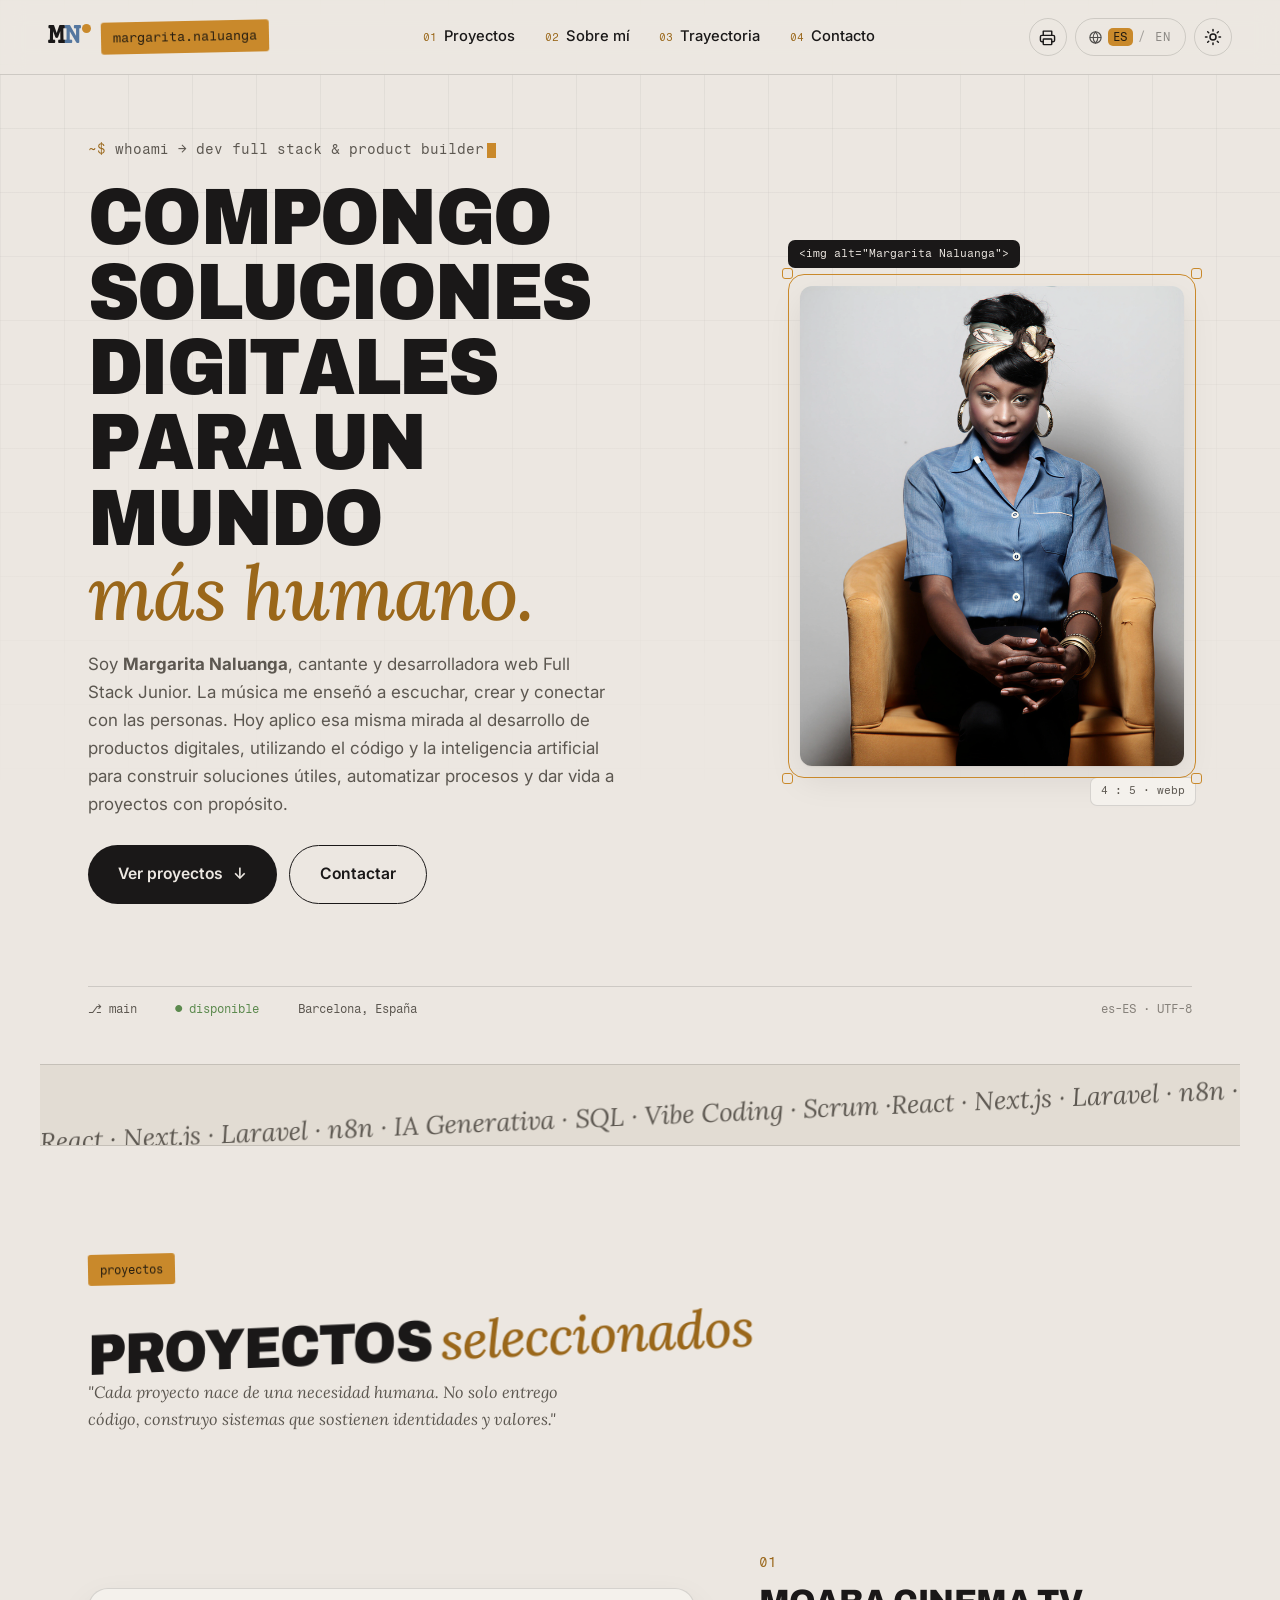
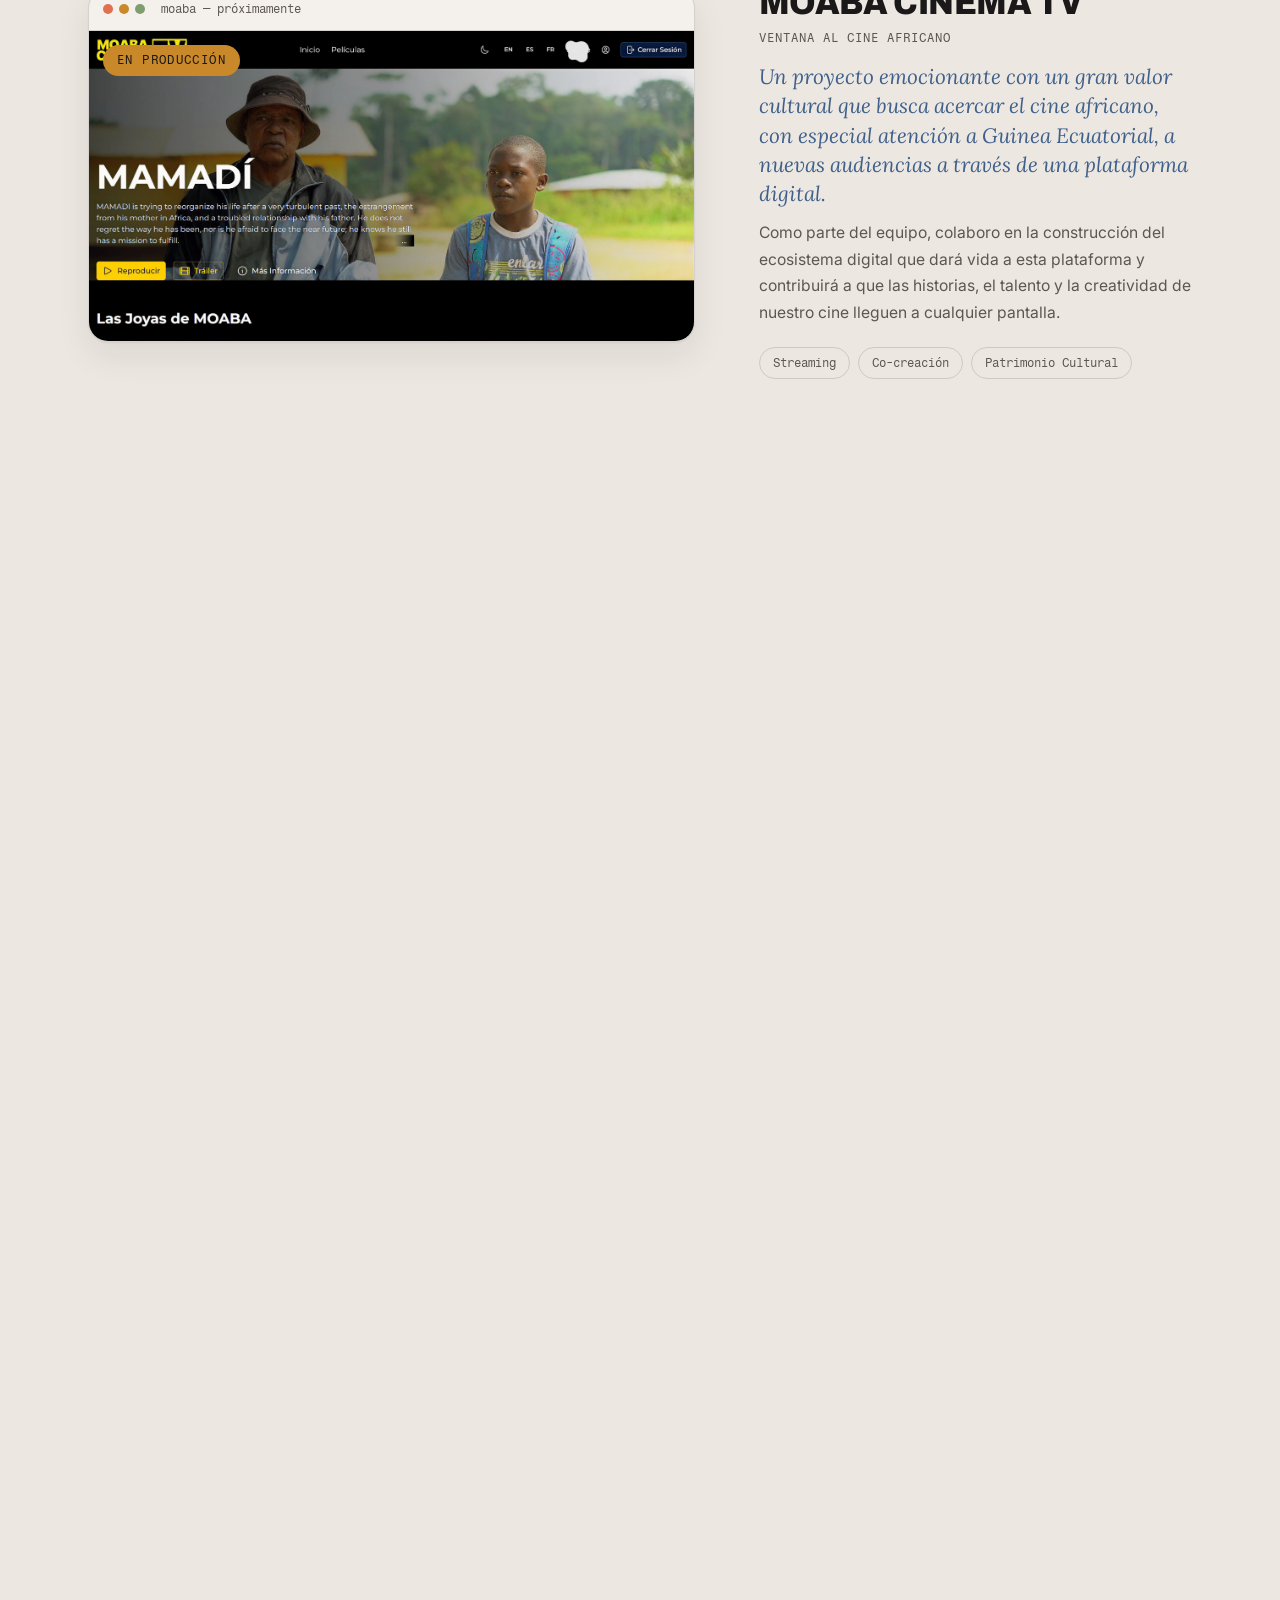
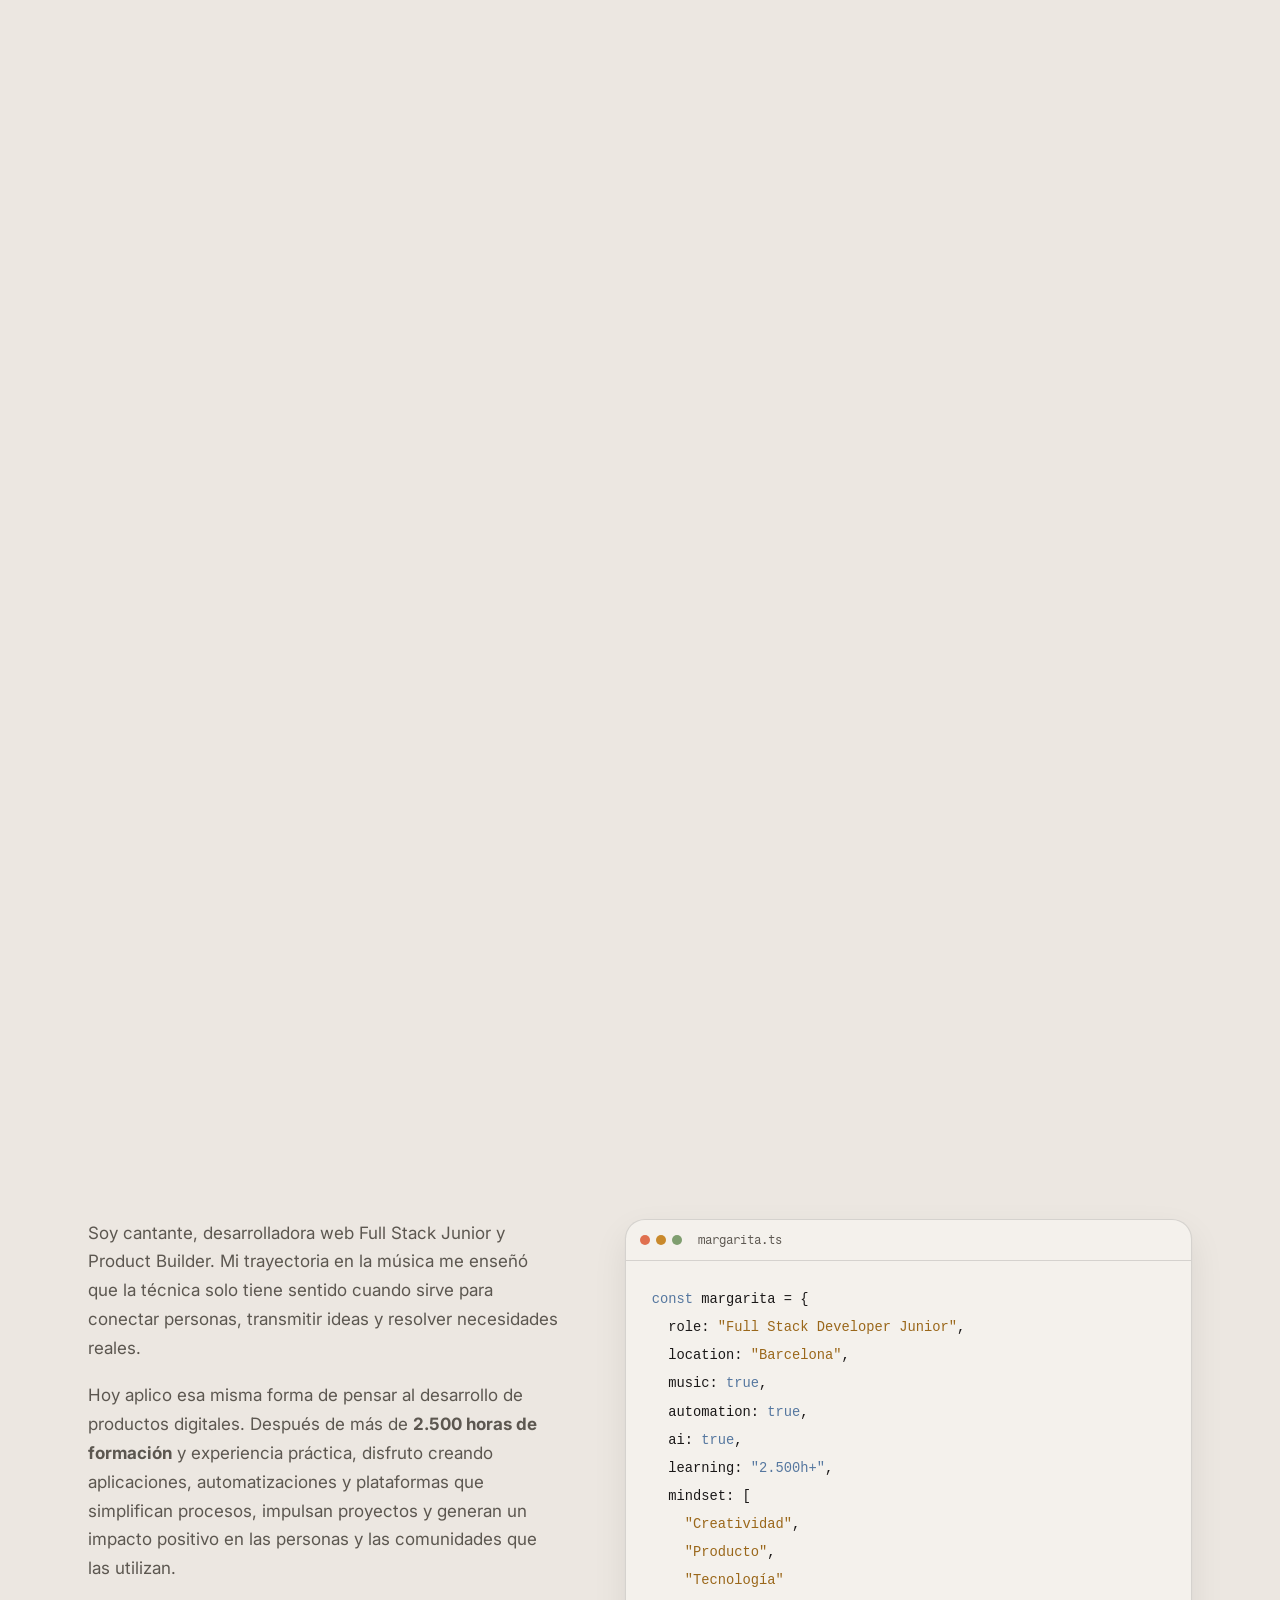
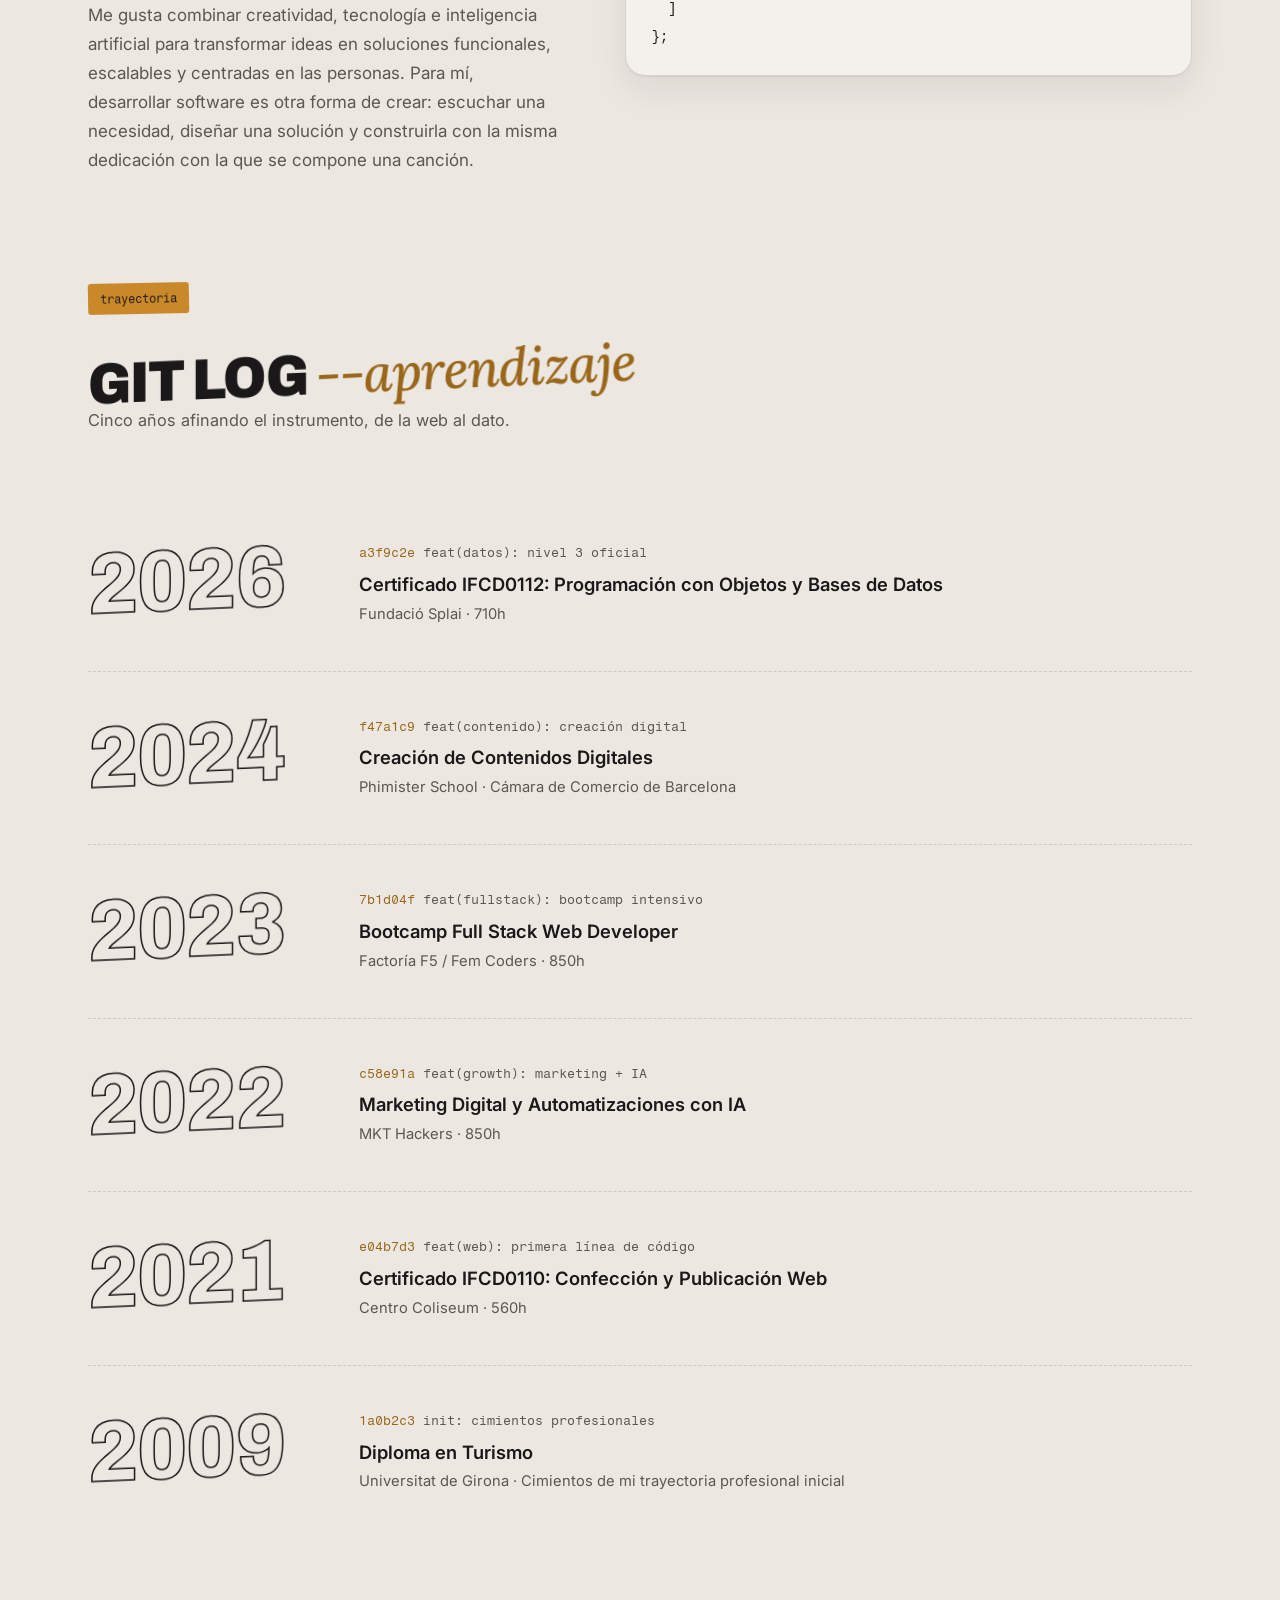
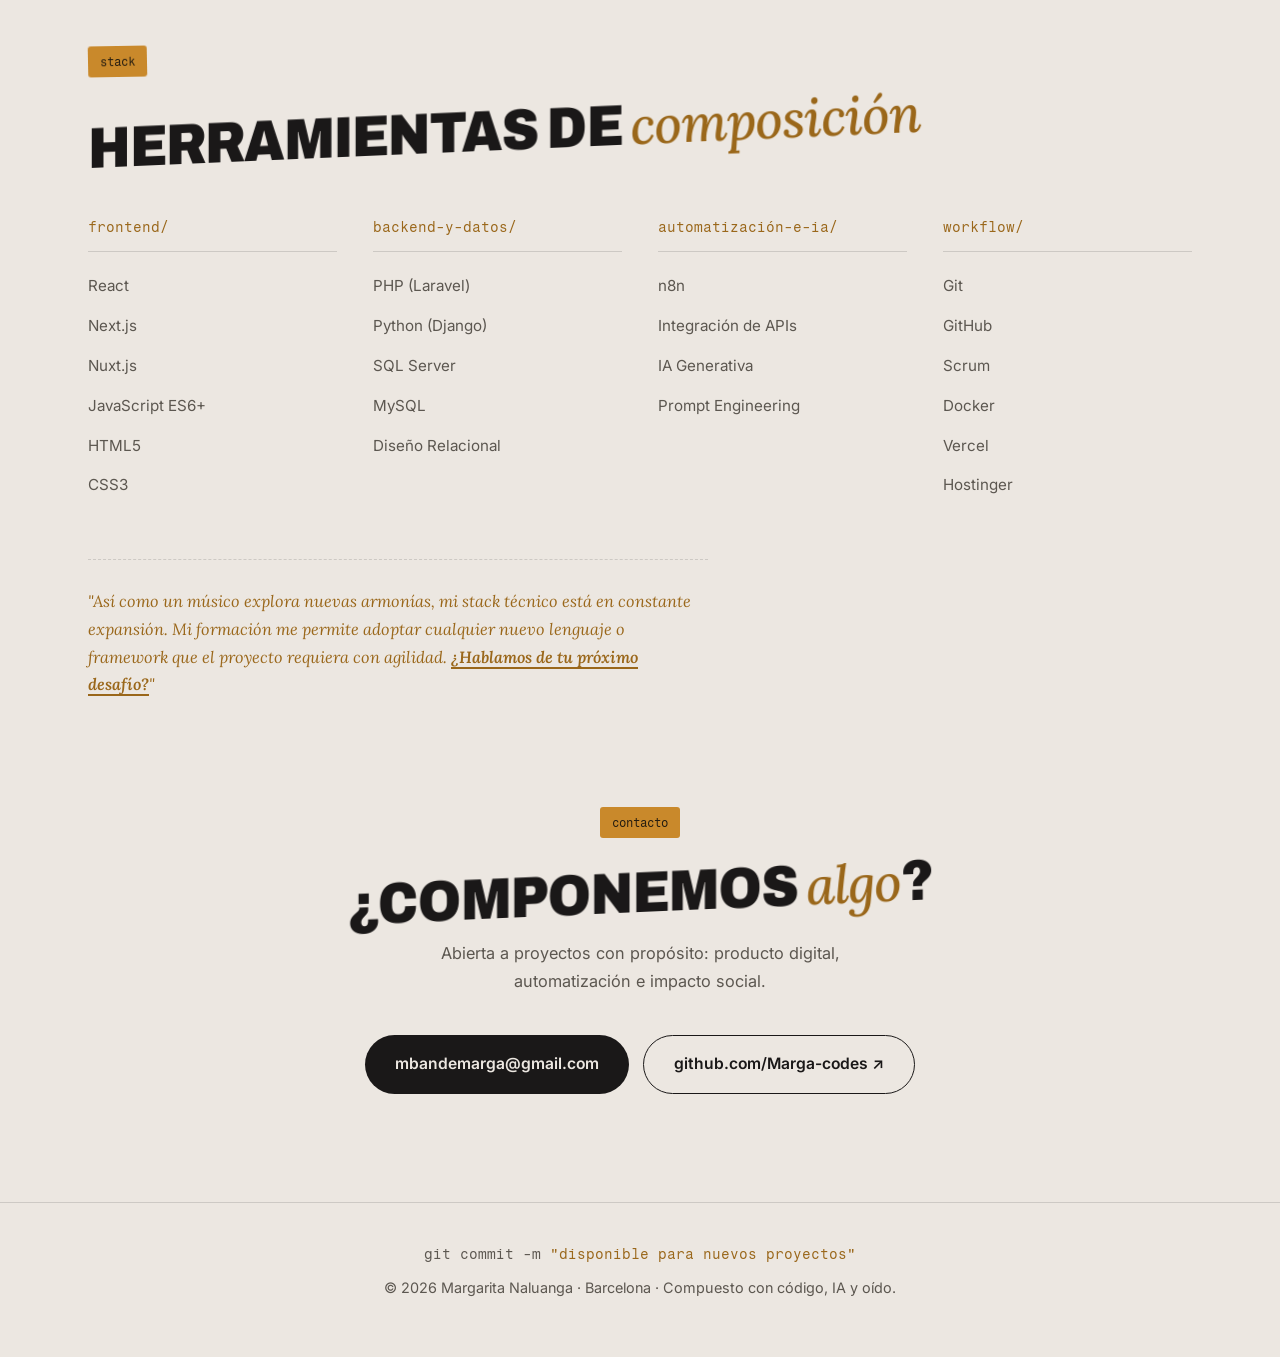
==== index.html @ 587cb593 "Portfolio inicial: web bilingüe ES/EN con CV imprimible Co-Authored-By: Claude Fable 5 <noreply@anth" ====
<!DOCTYPE html>
<html lang="es">
<head>
  <meta charset="UTF-8">
  <meta name="viewport" content="width=device-width, initial-scale=1.0">
  <title>Margarita Naluanga — Desarrolladora Full Stack & Product Builder</title>
  <meta name="description" content="Desarrolladora Full Stack y Product Builder en Barcelona. Compongo soluciones digitales para un mundo más humano.">
  <link rel="preconnect" href="https://fonts.googleapis.com">
  <link rel="preconnect" href="https://fonts.gstatic.com" crossorigin>
  <link href="https://fonts.googleapis.com/css2?family=Archivo:ital,wdth,wght@0,62..125,100..900;1,62..125,100..900&family=Lora:ital,wght@0,400..700;1,400..700&family=Inter:ital,wght@0,400;0,500;0,600;1,400&family=Fragment+Mono:ital@0;1&family=Courier+Prime:wght@700&display=swap" rel="stylesheet">
  <link rel="stylesheet" href="styles.css">
  <script>
    // Aplica el tema guardado antes del primer render para evitar parpadeo.
    // Por defecto: modo claro.
    (function () {
      document.documentElement.dataset.theme = localStorage.getItem('theme') || 'light';
    })();
  </script>
</head>
<body>

  <div class="cursor" aria-hidden="true"></div>

  <header class="site-header">
    <a class="brand" href="#inicio">
      <span class="brand-mn" aria-hidden="true">M<b>N</b><i class="dot"></i></span>
      <span class="brand-name">margarita<em>.</em>naluanga</span>
    </a>
    <nav class="nav-links" aria-label="Navegación principal">
      <a href="#proyectos" data-i18n="nav.proyectos"><span class="mono">01</span> Proyectos</a>
      <a href="#sobre-mi" data-i18n="nav.sobre"><span class="mono">02</span> Sobre mí</a>
      <a href="#trayectoria" data-i18n="nav.tray"><span class="mono">03</span> Trayectoria</a>
      <a href="#contacto" data-i18n="nav.contacto"><span class="mono">04</span> Contacto</a>
    </nav>
    <div class="header-actions">
      <div class="cv-menu">
        <button id="cv-btn" class="cv-btn" type="button" aria-label="Descargar CV en PDF" aria-haspopup="true" aria-expanded="false">
          <svg viewBox="0 0 24 24" fill="none" stroke="currentColor" stroke-width="2" stroke-linecap="round" stroke-linejoin="round" aria-hidden="true">
            <path d="M6 9V3h12v6"/><path d="M6 18H4a2 2 0 0 1-2-2v-5a2 2 0 0 1 2-2h16a2 2 0 0 1 2 2v5a2 2 0 0 1-2 2h-2"/><rect x="6" y="14" width="12" height="8" rx="1"/>
          </svg>
        </button>
        <div class="cv-drop mono" id="cv-drop" hidden>
          <button type="button" data-cvlang="es">ES</button>
          <button type="button" data-cvlang="en">EN</button>
        </div>
      </div>
      <button id="lang-toggle" class="lang-toggle mono" type="button" aria-label="Cambiar idioma / Switch language" title="Cambiar idioma / Switch language">
        <svg class="lt-ico" viewBox="0 0 24 24" fill="none" stroke="currentColor" stroke-width="1.8" aria-hidden="true">
          <circle cx="12" cy="12" r="9"/><path d="M3 12h18M12 3c2.5 2.7 3.8 5.8 3.8 9s-1.3 6.3-3.8 9c-2.5-2.7-3.8-5.8-3.8-9S9.5 5.7 12 3z"/>
        </svg>
        <span class="lt-op on" data-l="es">ES</span><span class="lt-sep" aria-hidden="true">/</span><span class="lt-op" data-l="en">EN</span>
      </button>
      <button id="theme-toggle" class="theme-toggle" type="button" aria-label="Cambiar entre modo claro y oscuro">
      <svg class="icon-sun" viewBox="0 0 24 24" fill="none" stroke="currentColor" stroke-width="2" stroke-linecap="round" aria-hidden="true">
        <circle cx="12" cy="12" r="4"/><path d="M12 2v2M12 20v2M4.9 4.9l1.4 1.4M17.7 17.7l1.4 1.4M2 12h2M20 12h2M4.9 19.1l1.4-1.4M17.7 6.3l1.4-1.4"/>
      </svg>
      <svg class="icon-moon" viewBox="0 0 24 24" fill="none" stroke="currentColor" stroke-width="2" stroke-linecap="round" stroke-linejoin="round" aria-hidden="true">
        <path d="M21 12.8A9 9 0 1 1 11.2 3a7 7 0 0 0 9.8 9.8Z"/>
      </svg>
    </button>
    </div>
  </header>

  <main id="inicio">

    <!-- ============ HERO ============ -->
    <section class="hero">
      <div class="hero-text">
        <p class="terminal mono"><span class="prompt">~$</span> <span id="typed">whoami</span><span class="caret" aria-hidden="true"></span></p>
        <h1 class="hero-title">
          <span class="line split" data-i18n="hero.l1">Compongo soluciones</span>
          <span class="line split" data-i18n="hero.l2">digitales para un mundo</span>
          <span class="line line-accent split" data-i18n="hero.l3"><em>más humano.</em></span>
        </h1>
        <p class="hero-sub" data-i18n="hero.sub">Soy <strong>Margarita Naluanga</strong>, cantante y desarrolladora web Full Stack Junior. La música me enseñó a escuchar, crear y conectar con las personas. Hoy aplico esa misma mirada al desarrollo de productos digitales, utilizando el código y la inteligencia artificial para construir soluciones útiles, automatizar procesos y dar vida a proyectos con propósito.</p>
        <div class="hero-actions">
          <a class="btn btn-solid" href="#proyectos" data-i18n="hero.btn1">Ver proyectos <span aria-hidden="true">↓</span></a>
          <a class="btn btn-line" href="#contacto" data-i18n="hero.btn2">Contactar</a>
        </div>
      </div>
      <div class="hero-photo">
        <figure class="inspect">
          <span class="inspect-tag mono" aria-hidden="true">&lt;img alt="Margarita Naluanga"&gt;</span>
          <img class="img-day" src="portada_videos/Margarita_Naluanga.webp" alt="Margarita Naluanga, sentada en una butaca mostaza, mirando a cámara">
          <img class="img-night" src="portada_videos/IMG_2700_web.jpg" alt="Margarita Naluanga, sentada en una butaca mostaza, mirando a cámara" loading="lazy">
          <i class="hnd hnd-tl" aria-hidden="true"></i>
          <i class="hnd hnd-tr" aria-hidden="true"></i>
          <i class="hnd hnd-bl" aria-hidden="true"></i>
          <i class="hnd hnd-br" aria-hidden="true"></i>
          <span class="inspect-dim mono" aria-hidden="true">4 : 5 · webp</span>
        </figure>
      </div>
      <div class="hero-status mono">
        <span class="st"><span aria-hidden="true">⎇</span> main</span>
        <span class="st st-ok" data-i18n="status.ok">● disponible</span>
        <span class="st" data-i18n="status.loc">Barcelona, España</span>
        <span class="st st-dim" data-i18n="status.dim">es-ES · UTF-8</span>
      </div>
    </section>

    <!-- ============ MARQUEE ============ -->
    <div class="marquee" aria-hidden="true">
      <div class="marquee-inner" data-skew>
        <span data-i18n="marquee">React · Next.js · Laravel · n8n · IA Generativa · SQL · Vibe Coding · Scrum · </span><span data-i18n="marquee">React · Next.js · Laravel · n8n · IA Generativa · SQL · Vibe Coding · Scrum · </span>
      </div>
    </div>

    <!-- ============ PROYECTOS ============ -->
    <section id="proyectos" class="section">
      <header class="section-head reveal">
        <p class="kicker mono" data-i18n="kick.proyectos">proyectos</p>
        <h2 class="split-on-scroll" data-skew data-i18n="h2.proyectos">Proyectos <em>seleccionados</em></h2>
        <p class="section-lede" data-i18n="lede.proyectos"><em>"Cada proyecto nace de una necesidad humana. No solo entrego código, construyo sistemas que sostienen identidades y valores."</em></p>
      </header>

      <!-- 01 · Moaba Cinema -->
      <article class="project reveal">
        <div class="project-media">
          <div class="browser-frame">
            <div class="browser-bar"><i></i><i></i><i></i><span class="mono" data-i18n="moaba.bar">moaba — próximamente</span></div>
            <div class="media-wrap">
              <img src="portada_videos/moaba_portada_4k.webp" alt="Interfaz de Moaba Cinema TV mostrando la película Mamadí" loading="lazy">
              <span class="badge-wip mono" data-i18n="moaba.badge">en producción</span>
            </div>
          </div>
        </div>
        <div class="project-text">
          <p class="project-num mono">01</p>
          <h3>Moaba Cinema TV</h3>
          <p class="project-sub mono" data-i18n="moaba.sub">Ventana al cine africano</p>
          <p class="project-human" data-i18n="moaba.human"><em>Un proyecto emocionante con un gran valor cultural que busca acercar el cine africano, con especial atención a Guinea Ecuatorial, a nuevas audiencias a través de una plataforma digital.</em></p>
          <p class="project-desc" data-i18n="moaba.desc">Como parte del equipo, colaboro en la construcción del ecosistema digital que dará vida a esta plataforma y contribuirá a que las historias, el talento y la creatividad de nuestro cine lleguen a cualquier pantalla.</p>
          <ul class="chips mono" data-i18n="moaba.chips">
            <li>Streaming</li><li>Co-creación</li><li>Patrimonio Cultural</li>
          </ul>
        </div>
      </article>

      <!-- 02 · Afrolab Basement -->
      <article class="project project-flip reveal">
        <div class="project-media">
          <div class="browser-frame">
            <div class="browser-bar"><i></i><i></i><i></i><span class="mono">afrolabbasement.com</span></div>
            <video muted loop playsinline autoplay preload="metadata" src="portada_videos/Afrolab_Basement.mp4"></video>
          </div>
        </div>
        <div class="project-text">
          <p class="project-num mono">02</p>
          <h3><a href="https://afrolabbasement.com" target="_blank" rel="noopener">Afrolab Basement <span aria-hidden="true">↗</span></a></h3>
          <p class="project-sub mono" data-i18n="afrolab.sub">Laboratorio de Música &amp; Networking</p>
          <p class="project-human" data-i18n="afrolab.human"><em>Un proyecto nacido en Barcelona en 2021 para conectar artistas afrodescendientes y creadores con influencias del <strong>Afrobeats, Hip Hop, Rap</strong> y otras músicas urbanas. Afrolab Basement reúne músicos, DJs, productores y amantes de la cultura musical en un espacio donde el talento, la colaboración y la comunidad son los protagonistas.</em></p>
          <p class="project-desc" data-i18n="afrolab.desc">Como creadora y Product Owner del proyecto, lidero el diseño de la experiencia, la organización de las iniciativas y el desarrollo de la plataforma digital que impulsa la comunidad, combinando creatividad, tecnología y visión estratégica para dar visibilidad a nuevos talentos y generar oportunidades de conexión.</p>
          <ul class="chips mono" data-i18n="afrolab.chips">
            <li>Comunidad</li><li>Música</li><li>Networking</li><li>Product Builder</li>
          </ul>
        </div>
      </article>

      <!-- 03 · Aliada -->
      <article class="project reveal">
        <div class="project-media">
          <div class="browser-frame">
            <div class="browser-bar"><i></i><i></i><i></i><span class="mono">aliada.cloud</span></div>
            <video muted loop playsinline autoplay preload="metadata" src="portada_videos/Aliada%20(1).mp4"></video>
          </div>
        </div>
        <div class="project-text">
          <p class="project-num mono">03</p>
          <h3><a href="https://aliada.cloud" target="_blank" rel="noopener">Aliada.cloud <span aria-hidden="true">↗</span></a></h3>
          <p class="project-sub mono" data-i18n="aliada.sub">Ingeniería de Captación &amp; Estrategia</p>
          <p class="project-human" data-i18n="aliada.human"><em>Startup validada en el programa <strong>Ruta Emprendimiento</strong> de la <strong>Phimister School</strong> (Cámara de Comercio de Barcelona).</em></p>
          <p class="project-desc" data-i18n="aliada.desc">Desarrollo técnico de una infraestructura de ventas para emprendedoras. Incluye formularios de alta conversión y una centralita automatizada de hasta 20 líneas simultáneas para asegurar que ningún pequeño negocio pierda clientes.</p>
          <ul class="chips mono" data-i18n="aliada.chips">
            <li>Emprendimiento</li><li>IA</li><li>Next.js</li><li>n8n</li>
          </ul>
        </div>
      </article>

      <!-- 04 · Eseyasa -->
      <article class="project project-flip reveal">
        <div class="project-media">
          <div class="browser-frame">
            <div class="browser-bar"><i></i><i></i><i></i><span class="mono">eseyasaproductions.com</span></div>
            <video muted loop playsinline autoplay preload="metadata" src="portada_videos/Eseyasa_Productions.mp4"></video>
          </div>
        </div>
        <div class="project-text">
          <p class="project-num mono">04</p>
          <h3><a href="https://eseyasaproductions.com" target="_blank" rel="noopener">Eseyasa Productions <span aria-hidden="true">↗</span></a></h3>
          <p class="project-sub mono">Creative Management</p>
          <p class="project-human" data-i18n="eseyasa.human"><em>Una de las primeras agencias de booking en España gestionada íntegramente por personas afrodescendientes.</em></p>
          <p class="project-desc" data-i18n="eseyasa.desc">Profesionalización del talento a través de activos digitales. Combinamos el management tradicional con optimización técnica (SEO y automatización) para que el latido africano viaje a escenarios globales.</p>
          <ul class="chips mono" data-i18n="eseyasa.chips">
            <li>Booking</li><li>Management</li><li>Inclusión</li>
          </ul>
        </div>
      </article>

      <!-- 05 · Dadamemphis -->
      <article class="project reveal">
        <div class="project-media">
          <div class="browser-frame">
            <div class="browser-bar"><i></i><i></i><i></i><span class="mono">dadamemphis.com</span></div>
            <video muted loop playsinline autoplay preload="metadata" src="portada_videos/Dada_Memphis_web.mp4"></video>
          </div>
        </div>
        <div class="project-text">
          <p class="project-num mono">05</p>
          <h3><a href="https://dadamemphis.com" target="_blank" rel="noopener">Dadamemphis <span aria-hidden="true">↗</span></a></h3>
          <p class="project-sub mono">WordPress Advanced</p>
          <p class="project-human" data-i18n="dada.human"><em>Que la obra de los artistas viva en internet tan bien como en la sala.</em></p>
          <p class="project-desc" data-i18n="dada.desc">Desarrollo y mantenimiento de un entorno digital donde la obra de los artistas vive con la misma intensidad que en una sala de exposiciones. Usamos WordPress avanzado y gestión multimedia para asegurar que la presencia digital sea un reflejo fiel de la calidad artística.</p>
          <ul class="chips mono">
            <li>WordPress</li><li>SEO</li><li>Multimedia</li>
          </ul>
        </div>
      </article>
    </section>

    <!-- ============ SOBRE MÍ ============ -->
    <section id="sobre-mi" class="section">
      <header class="section-head reveal">
        <p class="kicker mono" data-i18n="kick.sobre">sobre mí</p>
        <h2 class="split-on-scroll" data-skew data-i18n="h2.sobre">Programar es otra forma de <em>componer</em></h2>
      </header>
      <div class="about">
        <div class="about-text reveal">
          <p data-i18n="about.p1">Soy cantante, desarrolladora web Full Stack Junior y Product Builder. Mi trayectoria en la música me enseñó que la técnica solo tiene sentido cuando sirve para conectar personas, transmitir ideas y resolver necesidades reales.</p>
          <p data-i18n="about.p2">Hoy aplico esa misma forma de pensar al desarrollo de productos digitales. Después de más de <strong>2.500 horas de formación</strong> y experiencia práctica, disfruto creando aplicaciones, automatizaciones y plataformas que simplifican procesos, impulsan proyectos y generan un impacto positivo en las personas y las comunidades que las utilizan.</p>
          <p data-i18n="about.p3">Me gusta combinar creatividad, tecnología e inteligencia artificial para transformar ideas en soluciones funcionales, escalables y centradas en las personas. Para mí, desarrollar software es otra forma de crear: escuchar una necesidad, diseñar una solución y construirla con la misma dedicación con la que se compone una canción.</p>
        </div>
        <div class="code-card reveal" aria-label="Perfil en formato código">
          <div class="browser-bar"><i></i><i></i><i></i><span class="mono">margarita.ts</span></div>
          <pre class="mono"><code><span class="c-kw">const</span> <span class="c-var">margarita</span> = {
  role: <span class="c-str">"Full Stack Developer Junior"</span>,
  location: <span class="c-str">"Barcelona"</span>,
  music: <span class="c-kw">true</span>,
  automation: <span class="c-kw">true</span>,
  ai: <span class="c-kw">true</span>,
  learning: <span class="c-num">"2.500h+"</span>,
  mindset: [
    <span class="c-str" data-i18n="mind.1">"Creatividad"</span>,
    <span class="c-str" data-i18n="mind.2">"Producto"</span>,
    <span class="c-str" data-i18n="mind.3">"Tecnología"</span>
  ]
};</code></pre>
        </div>
      </div>
    </section>

    <!-- ============ TRAYECTORIA ============ -->
    <section id="trayectoria" class="section">
      <header class="section-head reveal">
        <p class="kicker mono" data-i18n="kick.tray">trayectoria</p>
        <h2 class="split-on-scroll" data-skew data-i18n="h2.tray">git log <em>--aprendizaje</em></h2>
        <p class="section-lede" data-i18n="lede.tray">Cinco años afinando el instrumento, de la web al dato.</p>
      </header>
      <ol class="timeline">
        <li class="timeline-item reveal">
          <span class="timeline-year" data-skew>2026</span>
          <div class="timeline-body">
            <p class="commit mono" data-i18n="t26.commit"><span class="hash">a3f9c2e</span> feat(datos): nivel 3 oficial</p>
            <h3 data-i18n="t26.h3">Certificado IFCD0112: Programación con Objetos y Bases de Datos</h3>
            <p class="timeline-org">Fundació Splai · 710h</p>
          </div>
        </li>
        <li class="timeline-item reveal">
          <span class="timeline-year" data-skew>2024</span>
          <div class="timeline-body">
            <p class="commit mono" data-i18n="t24.commit"><span class="hash">f47a1c9</span> feat(contenido): creación digital</p>
            <h3 data-i18n="t24.h3">Creación de Contenidos Digitales</h3>
            <p class="timeline-org" data-i18n="t24.org">Phimister School · Cámara de Comercio de Barcelona</p>
          </div>
        </li>
        <li class="timeline-item reveal">
          <span class="timeline-year" data-skew>2023</span>
          <div class="timeline-body">
            <p class="commit mono" data-i18n="t23.commit"><span class="hash">7b1d04f</span> feat(fullstack): bootcamp intensivo</p>
            <h3 data-i18n="t23.h3">Bootcamp Full Stack Web Developer</h3>
            <p class="timeline-org">Factoría F5 / Fem Coders · 850h</p>
          </div>
        </li>
        <li class="timeline-item reveal">
          <span class="timeline-year" data-skew>2022</span>
          <div class="timeline-body">
            <p class="commit mono" data-i18n="t22.commit"><span class="hash">c58e91a</span> feat(growth): marketing + IA</p>
            <h3 data-i18n="t22.h3">Marketing Digital y Automatizaciones con IA</h3>
            <p class="timeline-org">MKT Hackers · 850h</p>
          </div>
        </li>
        <li class="timeline-item reveal">
          <span class="timeline-year" data-skew>2021</span>
          <div class="timeline-body">
            <p class="commit mono" data-i18n="t21.commit"><span class="hash">e04b7d3</span> feat(web): primera línea de código</p>
            <h3 data-i18n="t21.h3">Certificado IFCD0110: Confección y Publicación Web</h3>
            <p class="timeline-org">Centro Coliseum · 560h</p>
          </div>
        </li>
        <li class="timeline-item reveal">
          <span class="timeline-year" data-skew>2009</span>
          <div class="timeline-body">
            <p class="commit mono" data-i18n="t09.commit"><span class="hash">1a0b2c3</span> init: cimientos profesionales</p>
            <h3 data-i18n="t09.h3">Diploma en Turismo</h3>
            <p class="timeline-org" data-i18n="t09.org">Universitat de Girona · Cimientos de mi trayectoria profesional inicial</p>
          </div>
        </li>
      </ol>
    </section>

    <!-- ============ STACK ============ -->
    <section id="stack" class="section">
      <header class="section-head reveal">
        <p class="kicker mono" data-i18n="kick.stack">stack</p>
        <h2 class="split-on-scroll" data-skew data-i18n="h2.stack">Herramientas de <em>composición</em></h2>
      </header>
      <div class="stack-grid">
        <div class="stack-col reveal">
          <h3 class="mono">frontend/</h3>
          <ul><li>React</li><li>Next.js</li><li>Nuxt.js</li><li>JavaScript ES6+</li><li>HTML5</li><li>CSS3</li></ul>
        </div>
        <div class="stack-col reveal">
          <h3 class="mono" data-i18n="st.h.backend">backend-y-datos/</h3>
          <ul data-i18n="st.backend"><li>PHP (Laravel)</li><li>Python (Django)</li><li>SQL Server</li><li>MySQL</li><li>Diseño Relacional</li></ul>
        </div>
        <div class="stack-col reveal">
          <h3 class="mono" data-i18n="st.h.auto">automatización-e-ia/</h3>
          <ul data-i18n="st.auto"><li>n8n</li><li>Integración de APIs</li><li>IA Generativa</li><li>Prompt Engineering</li></ul>
        </div>
        <div class="stack-col reveal">
          <h3 class="mono">workflow/</h3>
          <ul><li>Git</li><li>GitHub</li><li>Scrum</li><li>Docker</li><li>Vercel</li><li>Hostinger</li></ul>
        </div>
      </div>
      <p class="stack-note reveal" data-i18n="stack.note"><em>"Así como un músico explora nuevas armonías, mi stack técnico está en constante expansión. Mi formación me permite adoptar cualquier nuevo lenguaje o framework que el proyecto requiera con agilidad. <a href="#contacto">¿Hablamos de tu próximo desafío?</a>"</em></p>
    </section>

    <!-- ============ CONTACTO ============ -->
    <section id="contacto" class="section contact">
      <p class="kicker mono reveal" data-i18n="kick.contacto">contacto</p>
      <h2 class="contact-title reveal" data-skew data-i18n="h2.contacto">¿Componemos <em>algo</em>?</h2>
      <p class="section-lede reveal" data-i18n="lede.contacto">Abierta a proyectos con propósito: producto digital, automatización e impacto social.</p>
      <div class="contact-actions reveal">
        <a class="btn btn-solid" href="mailto:mbandemarga@gmail.com">mbandemarga@gmail.com</a>
        <a class="btn btn-line" href="https://github.com/Marga-codes" target="_blank" rel="noopener">github.com/Marga-codes ↗</a>
      </div>
    </section>

  </main>

  <footer class="site-footer">
    <p class="mono" data-i18n="footer.commit">git commit -m <span class="c-str">"disponible para nuevos proyectos"</span></p>
    <p data-i18n="footer.copy">© 2026 Margarita Naluanga · Barcelona · Compuesto con código, IA y oído.</p>
  </footer>

  <div class="modal" id="cv-modal" hidden>
    <div class="modal-card" role="dialog" aria-modal="true" aria-labelledby="cv-modal-text">
      <p class="modal-eco mono">♻ eco print</p>
      <p id="cv-modal-text" data-i18n="cv.warn">Para cuidar el medio ambiente, el CV se genera solo en versión clara, con colores pensados para ahorrar tinta al imprimir. En el diálogo de impresión, elige "Guardar como PDF".</p>
      <div class="modal-actions">
        <button id="cv-cancel" class="btn btn-line" type="button" data-i18n="cv.cancel">Cancelar</button>
        <button id="cv-go" class="btn btn-solid" type="button" data-i18n="cv.go">Continuar</button>
      </div>
    </div>
  </div>

  <script src="script.js"></script>
</body>
</html>
---- styles.css ----
/* ==========================================================
   Portfolio — Margarita Naluanga
   Crema + tinta + mostaza + denim (paleta del retrato)
   Lora · Inter · Fragment Mono
   ========================================================== */

:root {
  --paper: #ece7e1;
  --paper-2: #e2dcd3;
  --ink: #1a1818;
  --muted: #5c5750;
  --mustard: #c9892b;
  --mustard-deep: #9a671a;
  --denim: #55779f;
  --line: rgba(26, 24, 24, 0.14);
  --grid-line: rgba(26, 24, 24, 0.05);
  --card: #f4f1ec;
  --shadow: 0 1px 2px rgba(26, 24, 24, 0.06), 0 14px 34px rgba(26, 24, 24, 0.08);
  --radius: 20px;
  --display: "Archivo", sans-serif;
  --serif: "Lora", serif;
  --body: "Inter", sans-serif;
  --mono: "Fragment Mono", monospace;
}

[data-theme="dark"] {
  --paper: #171412;
  --paper-2: #211d1a;
  --ink: #ece7e1;
  --muted: #a89f94;
  --mustard: #e0a33c;
  --mustard-deep: #e0a33c;
  --denim: #85a7cd;
  --line: rgba(236, 231, 225, 0.16);
  --grid-line: rgba(236, 231, 225, 0.05);
  --card: #201c19;
  --shadow: 0 1px 2px rgba(0, 0, 0, 0.35), 0 14px 34px rgba(0, 0, 0, 0.45);
}

* { margin: 0; padding: 0; box-sizing: border-box; }

html { scroll-behavior: smooth; }

body {
  font-family: var(--body);
  background: var(--paper);
  color: var(--ink);
  font-size: 1.0625rem;
  line-height: 1.7;
  transition: background 0.4s ease, color 0.4s ease;
  -webkit-font-smoothing: antialiased;
  overflow-x: hidden;
}

/* Papel milimetrado: rejilla sutil que se desvanece al bajar */
body::before {
  content: "";
  position: fixed;
  inset: 0;
  z-index: -1;
  pointer-events: none;
  background-image:
    linear-gradient(to right, var(--grid-line) 1px, transparent 1px),
    linear-gradient(to bottom, var(--grid-line) 1px, transparent 1px);
  background-size: 64px 64px;
  mask-image: linear-gradient(to bottom, #000 0%, transparent 90%);
  -webkit-mask-image: linear-gradient(to bottom, #000 0%, transparent 90%);
}

img, video, iframe { display: block; max-width: 100%; }
a { color: inherit; }
.mono { font-family: var(--mono); }

em {
  font-family: var(--serif);
  font-style: italic;
}

:focus-visible {
  outline: 2px solid var(--mustard-deep);
  outline-offset: 3px;
  border-radius: 4px;
}

::selection { background: var(--mustard); color: var(--paper); }

/* ---------- Cursor personalizado ---------- */

.cursor {
  position: fixed;
  top: 0; left: 0;
  width: 14px; height: 14px;
  border-radius: 50%;
  background: var(--mustard);
  pointer-events: none;
  z-index: 999;
  transform: translate(-50%, -50%);
  transition: width 0.25s ease, height 0.25s ease, opacity 0.25s ease;
  opacity: 0;
  mix-blend-mode: multiply;
}
[data-theme="dark"] .cursor { mix-blend-mode: screen; }
.cursor.on { opacity: 0.9; }
.cursor.grow { width: 52px; height: 52px; opacity: 0.55; }
@media (hover: none) { .cursor { display: none; } }

/* ---------- Header ---------- */

.site-header {
  position: sticky;
  top: 0;
  z-index: 50;
  display: flex;
  align-items: center;
  justify-content: space-between;
  gap: 16px;
  padding: 18px clamp(20px, 4vw, 48px);
  background: color-mix(in srgb, var(--paper) 88%, transparent);
  backdrop-filter: blur(12px);
  -webkit-backdrop-filter: blur(12px);
  border-bottom: 1px solid var(--line);
}

.brand {
  display: inline-flex;
  align-items: center;
  gap: 10px;
  text-decoration: none;
}
/* Logo MN· recreado del original: slab de máquina de escribir,
   M tinta · N denim · punto mostaza · tira de papel con el nombre */
.brand-mn {
  display: inline-flex;
  align-items: flex-start;
  font-family: "Courier Prime", var(--mono);
  font-weight: 700;
  font-size: 1.8rem;
  line-height: 0.9;
  letter-spacing: -0.05em;
  color: var(--ink);
}
.brand-mn b { color: var(--denim); font-weight: 700; }
.brand-mn .dot {
  width: 9px; height: 9px;
  border-radius: 50%;
  background: var(--mustard);
  margin: 0 0 0 3px;
}
.brand-name {
  font-family: var(--mono);
  font-size: 0.8rem;
  background: var(--mustard);
  color: #241c10;
  padding: 5px 12px;
  border-radius: 3px;
  transform: rotate(-1.2deg);
}
.brand-name em { color: #241c10; font-style: normal; font-family: var(--mono); }

.nav-links { display: flex; gap: clamp(10px, 2vw, 26px); }
.nav-links a {
  text-decoration: none;
  font-size: 0.92rem;
  font-weight: 500;
  position: relative;
  padding: 4px 2px;
}
.nav-links a .mono {
  font-size: 0.7rem;
  color: var(--mustard-deep);
  margin-right: 3px;
}
.nav-links a::after {
  content: "";
  position: absolute;
  left: 0; bottom: -2px;
  width: 100%; height: 2px;
  background: var(--mustard);
  transform: scaleX(0);
  transform-origin: right;
  transition: transform 0.35s cubic-bezier(0.65, 0, 0.35, 1);
}
.nav-links a:hover::after {
  transform: scaleX(1);
  transform-origin: left;
}

.header-actions {
  display: flex;
  align-items: center;
  gap: 8px;
}

.lang-toggle {
  display: inline-flex;
  align-items: center;
  gap: 5px;
  height: 38px;
  padding: 0 10px 0 12px;
  border-radius: 999px;
  border: 1px solid var(--line);
  background: transparent;
  color: var(--ink);
  font-size: 0.72rem;
  letter-spacing: 0.04em;
  cursor: pointer;
  transition: border-color 0.2s ease;
}
.lang-toggle:hover { border-color: var(--mustard); }
.lt-ico { width: 15px; height: 15px; flex: none; opacity: 0.75; }
.lt-sep { opacity: 0.35; }
.lt-op { opacity: 0.45; padding: 2px 5px; border-radius: 5px; transition: opacity 0.2s ease, background 0.2s ease; }
.lt-op.on {
  opacity: 1;
  background: var(--mustard);
  color: #241c10;
}

/* Botón CV → PDF con desplegable de idioma */
.cv-menu { position: relative; }
.cv-btn {
  display: grid;
  place-items: center;
  width: 38px; height: 38px;
  border-radius: 50%;
  border: 1px solid var(--line);
  background: transparent;
  color: var(--ink);
  cursor: pointer;
  transition: border-color 0.2s ease;
}
.cv-btn:hover { border-color: var(--mustard); }
.cv-btn svg { width: 17px; height: 17px; }
.cv-drop {
  position: absolute;
  top: calc(100% + 8px);
  right: 0;
  display: flex;
  flex-direction: column;
  background: var(--card);
  border: 1px solid var(--line);
  border-radius: 10px;
  box-shadow: var(--shadow);
  overflow: hidden;
  z-index: 60;
}
.cv-drop[hidden] { display: none; }
.cv-drop button {
  font-family: var(--mono);
  font-size: 0.78rem;
  letter-spacing: 0.06em;
  padding: 10px 18px;
  border: 0;
  background: transparent;
  color: var(--ink);
  cursor: pointer;
}
.cv-drop button:hover { background: var(--mustard); color: #241c10; }
.cv-drop button + button { border-top: 1px solid var(--line); }

/* Popup eco */
.modal {
  position: fixed;
  inset: 0;
  z-index: 100;
  display: grid;
  place-items: center;
  padding: 20px;
  background: rgba(26, 24, 24, 0.45);
  backdrop-filter: blur(4px);
  -webkit-backdrop-filter: blur(4px);
}
.modal[hidden] { display: none; }
.modal-card {
  max-width: 440px;
  background: var(--paper);
  border: 1px solid var(--line);
  border-radius: var(--radius);
  box-shadow: var(--shadow);
  padding: 28px 30px;
}
.modal-eco {
  display: inline-block;
  font-size: 0.72rem;
  background: #5c8a4e;
  color: #f2efe9;
  padding: 4px 11px;
  border-radius: 3px;
  transform: rotate(-1.2deg);
  margin-bottom: 14px;
}
.modal-card p:not(.modal-eco) { font-size: 0.95rem; color: var(--muted); }
.modal-actions {
  display: flex;
  justify-content: flex-end;
  gap: 10px;
  margin-top: 22px;
}
.modal-actions .btn { padding: 11px 22px; font-size: 0.88rem; }

.theme-toggle {
  display: grid;
  place-items: center;
  width: 38px; height: 38px;
  border-radius: 50%;
  border: 1px solid var(--line);
  background: transparent;
  color: var(--ink);
  cursor: pointer;
  transition: border-color 0.2s ease, transform 0.2s ease;
}
.theme-toggle:hover { border-color: var(--mustard); transform: rotate(15deg); }
.theme-toggle svg { width: 18px; height: 18px; }
.icon-moon { display: none; }
[data-theme="dark"] .icon-moon { display: block; }
[data-theme="dark"] .icon-sun { display: none; }

/* ---------- Layout ---------- */

main {
  max-width: 1200px;
  margin: 0 auto;
  padding: 0 clamp(20px, 4vw, 48px);
}

.section { padding: clamp(80px, 12vh, 140px) 0 0; }

.section-head { margin-bottom: clamp(40px, 7vh, 72px); }

/* Etiqueta de sección: tira mostaza, como la del logo */
.kicker {
  display: inline-block;
  font-size: 0.78rem;
  background: var(--mustard);
  color: #241c10;
  padding: 5px 12px;
  border-radius: 3px;
  transform: rotate(-1.2deg);
  margin-bottom: 18px;
}

.section-head h2, .contact-title {
  font-family: var(--display);
  font-size: clamp(2rem, 5vw, 3.6rem);
  font-weight: 880;
  font-stretch: 90%;
  line-height: 1;
  letter-spacing: -0.018em;
  text-transform: uppercase;
}
.section-head h2 em, .contact-title em {
  text-transform: none;
  font-weight: 500;
  font-size: 0.92em;
}
.section-head h2 em, .contact-title em { color: var(--mustard-deep); }
.section-head h2, .contact-title { text-wrap: balance; }

.section-lede {
  margin-top: 18px;
  color: var(--muted);
  max-width: 52ch;
  font-size: 1.02rem;
}

/* ---------- Hero ---------- */

.hero {
  display: grid;
  grid-template-columns: 7fr 5fr;
  gap: clamp(28px, 4vw, 56px);
  align-items: center;
  padding: clamp(40px, 7vh, 84px) 0 clamp(32px, 5vh, 56px);
}

.terminal {
  font-size: 0.88rem;
  color: var(--muted);
  margin-bottom: 18px;
}
.terminal .prompt { color: var(--mustard-deep); }
.caret {
  display: inline-block;
  width: 9px; height: 1.1em;
  margin-left: 3px;
  vertical-align: text-bottom;
  background: var(--mustard);
  animation: blink 1.1s steps(1) infinite;
}
@keyframes blink { 50% { opacity: 0; } }

.hero-title {
  font-family: var(--display);
  font-weight: 900;
  font-stretch: 88%;
  font-size: clamp(2.5rem, 6.8vw, 5rem);
  line-height: 0.94;
  letter-spacing: -0.022em;
  text-transform: uppercase;
}
.hero-title .line { display: block; overflow: hidden; }
.hero-title .line-accent em {
  text-transform: none;
  font-weight: 500;
  font-size: 0.95em;
  color: var(--mustard-deep);
}

/* Reveal por letras (estilo bepatrickdavid) */
.split .word {
  display: inline-block;
  white-space: nowrap; /* las palabras nunca se parten: sin letras sueltas */
}
.split .ch {
  display: inline-block;
  transform: translateY(110%) rotate(1.5deg);
  animation: rise 1.3s cubic-bezier(0.16, 1, 0.3, 1) forwards;
}
@keyframes rise { to { transform: translateY(0) rotate(0); } }

.hero-sub {
  margin-top: 20px;
  max-width: 48ch;
  color: var(--muted);
  font-size: clamp(0.98rem, 1.35vw, 1.06rem);
  line-height: 1.65;
}
.hero-sub em { color: var(--ink); }

.hero-actions {
  display: flex;
  flex-wrap: wrap;
  gap: 12px;
  margin-top: 26px;
}

/* Foto inspeccionada: el retrato como elemento seleccionado en DevTools */
.hero-photo {
  justify-self: end;
  align-self: center;
  padding: 44px 8px 34px 0;
}
.inspect {
  position: relative;
  width: clamp(290px, 30vw, 410px);
}
.inspect img {
  width: 100%;
  aspect-ratio: 4 / 5;
  object-fit: cover;
  object-position: 50% 18%;
  border-radius: 12px;
  box-shadow: var(--shadow);
}
.inspect::after {
  content: "";
  position: absolute;
  inset: -12px;
  border: 1.5px solid var(--mustard);
  border-radius: 16px;
  pointer-events: none;
}
.hnd {
  position: absolute;
  width: 11px; height: 11px;
  background: var(--paper);
  border: 1.5px solid var(--mustard);
  border-radius: 3px;
  z-index: 2;
}
.hnd-tl { top: -18px; left: -18px; }
.hnd-tr { top: -18px; right: -18px; }
.hnd-bl { bottom: -18px; left: -18px; }
.hnd-br { bottom: -18px; right: -18px; }
.inspect-tag {
  position: absolute;
  top: -46px; left: -12px;
  background: var(--ink);
  color: var(--paper);
  font-size: 0.68rem;
  padding: 5px 11px;
  border-radius: 7px;
  white-space: nowrap;
}
.inspect-dim {
  position: absolute;
  bottom: -40px; right: -12px;
  background: var(--card);
  border: 1px solid var(--line);
  color: var(--muted);
  font-size: 0.68rem;
  padding: 4px 10px;
  border-radius: 7px;
}

/* ---- Hero nocturno: la artista ----
   En modo oscuro el hero cambia de escena: fuera el overlay de
   DevTools; el retrato B&N apaisado crece, sangra hasta el borde
   y se funde con el fondo. */
.inspect .img-night { display: none; }

[data-theme="dark"] .inspect .img-day { display: none; }
[data-theme="dark"] .inspect .img-night { display: block; }
[data-theme="dark"] .inspect-tag,
[data-theme="dark"] .inspect-dim,
[data-theme="dark"] .hnd { display: none; }
[data-theme="dark"] .inspect::after { display: none; }

/* La foto ocupa todo el ancho como fondo; el texto se posa
   sobre la parte izquierda, con degradado para legibilidad. */
[data-theme="dark"] .hero {
  position: relative;
  width: 100vw;
  margin-left: calc(50% - 50vw);
  margin-right: calc(50% - 50vw);
  grid-template-columns: minmax(0, 620px);
  align-content: center;
  min-height: min(86vh, 780px);
  padding-top: clamp(48px, 9vh, 100px);
  padding-bottom: clamp(24px, 4vh, 44px);
  padding-left: calc(max((100vw - 1200px) / 2, 0px) + clamp(20px, 4vw, 48px));
  padding-right: clamp(20px, 4vw, 48px);
  background-image: url("portada_videos/IMG_2700_web.jpg");
  background-size: cover;
  background-position: 78% center;
  background-repeat: no-repeat;
}
[data-theme="dark"] .hero::before {
  content: "";
  position: absolute;
  inset: 0;
  background:
    linear-gradient(to right, rgba(23, 20, 18, 0.95) 0%, rgba(23, 20, 18, 0.84) 34%, rgba(23, 20, 18, 0.3) 64%, rgba(23, 20, 18, 0.5) 100%),
    linear-gradient(to top, rgba(23, 20, 18, 0.92) 0%, transparent 24%);
}
[data-theme="dark"] .hero > * { position: relative; z-index: 1; }
[data-theme="dark"] .hero-photo { display: none; }
[data-theme="dark"] .hero-sub { color: rgba(236, 231, 225, 0.8); }
[data-theme="dark"] .hero-status { border-top-color: rgba(236, 231, 225, 0.2); }

/* Barra de estado tipo editor */
.hero-status {
  grid-column: 1 / -1;
  display: flex;
  flex-wrap: wrap;
  align-items: center;
  gap: 10px clamp(18px, 3vw, 40px);
  margin-top: clamp(18px, 3.5vh, 32px);
  padding-top: 12px;
  border-top: 1px solid var(--line);
  font-size: 0.74rem;
  color: var(--muted);
}
.hero-status .st-ok { color: #5c8a4e; }
[data-theme="dark"] .hero-status .st-ok { color: #8fbc7f; }
.hero-status .st-dim { margin-left: auto; opacity: 0.7; }

/* ---------- Botones ---------- */

.btn {
  display: inline-flex;
  align-items: center;
  gap: 10px;
  padding: 15px 30px;
  border: 0;
  border-radius: 999px;
  background: transparent;
  font-family: inherit;
  font-weight: 600;
  font-size: 0.98rem;
  color: var(--ink);
  text-decoration: none;
  cursor: pointer;
  transition: transform 0.25s ease, box-shadow 0.25s ease, background 0.25s ease, color 0.25s ease;
}
.btn:hover { transform: translateY(-2px); }

.btn-solid {
  background: var(--ink);
  color: var(--paper);
}
.btn-solid:hover { background: var(--mustard-deep); color: #fff; box-shadow: var(--shadow); }
[data-theme="dark"] .btn-solid:hover { color: #171412; }

.btn-line {
  border: 1.5px solid var(--ink);
  color: var(--ink);
}
.btn-line:hover { border-color: var(--mustard-deep); color: var(--mustard-deep); }

/* ---------- Marquee ---------- */

.marquee {
  overflow: hidden;
  border-block: 1px solid var(--line);
  background: var(--paper-2);
  padding: 18px 0;
  margin: 0 calc(-1 * clamp(20px, 4vw, 48px));
}
.marquee-inner {
  display: flex;
  white-space: nowrap;
  width: max-content;
  animation: scroll-x 38s linear infinite;
  font-family: var(--serif);
  font-style: italic;
  font-size: clamp(1.1rem, 2.2vw, 1.6rem);
  color: var(--muted);
}
@keyframes scroll-x { to { transform: translateX(-50%); } }

/* ---------- Proyectos ---------- */

.project {
  display: grid;
  grid-template-columns: 7fr 5fr;
  gap: clamp(28px, 5vw, 64px);
  align-items: center;
  padding: clamp(36px, 6vh, 64px) 0;
}
.project + .project { border-top: 1px dashed var(--line); }
.project-flip .project-media { order: 2; }
.project-flip .project-text { order: 1; }

.browser-frame {
  border-radius: var(--radius);
  overflow: hidden;
  border: 1px solid var(--line);
  background: var(--card);
  box-shadow: var(--shadow);
  transition: transform 0.4s cubic-bezier(0.22, 1, 0.36, 1), box-shadow 0.4s ease;
}
.project:hover .browser-frame {
  transform: translateY(-4px) rotate(-0.2deg);
}

.browser-bar {
  display: flex;
  align-items: center;
  gap: 6px;
  padding: 10px 14px;
  border-bottom: 1px solid var(--line);
}
.browser-bar i {
  width: 10px; height: 10px;
  border-radius: 50%;
  background: var(--line);
}
.browser-bar i:nth-child(1) { background: #e0704f; }
.browser-bar i:nth-child(2) { background: var(--mustard); }
.browser-bar i:nth-child(3) { background: #7f9e6f; }
.browser-bar .mono {
  margin-left: 10px;
  font-size: 0.75rem;
  color: var(--muted);
}

/* Los vídeos e imágenes se muestran enteros, sin recorte */
.browser-frame video,
.media-wrap img {
  width: 100%;
  height: auto;
}
.media-wrap { position: relative; }

.badge-wip {
  position: absolute;
  top: 14px; left: 14px;
  padding: 6px 14px;
  border-radius: 999px;
  background: var(--mustard);
  color: #1a1818;
  font-size: 0.72rem;
  letter-spacing: 0.12em;
  text-transform: uppercase;
}

.project-num { font-size: 0.85rem; color: var(--mustard-deep); margin-bottom: 10px; }

.project-text h3 {
  font-family: var(--display);
  font-size: clamp(1.5rem, 2.8vw, 2.2rem);
  font-weight: 820;
  font-stretch: 92%;
  line-height: 1.05;
  letter-spacing: -0.012em;
  text-transform: uppercase;
}
.project-text h3 a {
  text-decoration: none;
  background-image: linear-gradient(var(--mustard), var(--mustard));
  background-repeat: no-repeat;
  background-size: 0% 3px;
  background-position: 0 96%;
  transition: background-size 0.4s cubic-bezier(0.65, 0, 0.35, 1);
}
.project-text h3 a:hover { background-size: 100% 3px; }

.project-sub {
  margin-top: 6px;
  font-size: 0.78rem;
  letter-spacing: 0.08em;
  text-transform: uppercase;
  color: var(--muted);
}

.project-human {
  margin-top: 14px;
  font-family: var(--serif);
  font-style: italic;
  font-size: clamp(1.1rem, 1.9vw, 1.3rem);
  line-height: 1.4;
  color: var(--denim);
}
[data-theme="light"] .project-human { color: #3f608a; }

.project-desc {
  margin-top: 12px;
  color: var(--muted);
  font-size: 0.98rem;
  max-width: 46ch;
}

.chips {
  display: flex;
  flex-wrap: wrap;
  gap: 8px;
  list-style: none;
  margin-top: 20px;
}
.chips li {
  padding: 5px 13px;
  border: 1px solid var(--line);
  border-radius: 999px;
  font-size: 0.75rem;
  color: var(--muted);
}

/* ---------- Sobre mí ---------- */

.about {
  display: grid;
  grid-template-columns: 5fr 6fr;
  gap: clamp(32px, 5vw, 64px);
  align-items: start;
}

.about-text p + p { margin-top: 18px; }
.about-text { color: var(--muted); }
.about-text em { color: var(--mustard-deep); }

.code-card {
  border-radius: var(--radius);
  border: 1px solid var(--line);
  background: var(--card);
  box-shadow: var(--shadow);
  overflow: hidden;
}
.code-card pre {
  padding: 24px 26px;
  font-size: 0.86rem;
  line-height: 1.9;
  overflow-x: auto;
}
.c-kw { color: var(--denim); }
.c-var { color: var(--ink); font-weight: 500; }
.c-str { color: var(--mustard-deep); }
.c-num { color: var(--denim); }
.c-com { color: var(--muted); opacity: 0.75; }

/* ---------- Trayectoria ---------- */

.timeline { list-style: none; }

.timeline-item {
  display: grid;
  grid-template-columns: 220px 1fr;
  gap: clamp(20px, 4vw, 56px);
  align-items: start;
  padding: clamp(28px, 5vh, 44px) 0;
}
.timeline-item + .timeline-item { border-top: 1px dashed var(--line); }

.timeline-year {
  font-family: var(--display);
  font-size: clamp(3rem, 7vw, 5.4rem);
  font-weight: 800;
  font-stretch: 92%;
  line-height: 0.9;
  letter-spacing: -0.01em;
  color: transparent;
  -webkit-text-stroke: 1.5px var(--ink);
  transition: color 0.35s ease;
}
.timeline-item:hover .timeline-year { color: var(--mustard); -webkit-text-stroke-color: var(--mustard); }

.commit { font-size: 0.8rem; color: var(--muted); margin-bottom: 8px; }
.commit .hash { color: var(--mustard-deep); }

.timeline-body h3 {
  font-family: var(--body);
  font-size: 1.15rem;
  font-weight: 600;
  line-height: 1.4;
}
.timeline-org { margin-top: 4px; color: var(--muted); font-size: 0.92rem; }

/* ---------- Stack ---------- */

.stack-grid {
  display: grid;
  grid-template-columns: repeat(4, 1fr);
  gap: clamp(20px, 3vw, 36px);
}

.stack-col h3 {
  font-size: 0.85rem;
  color: var(--mustard-deep);
  border-bottom: 1px solid var(--line);
  padding-bottom: 12px;
  margin-bottom: 14px;
  font-weight: 400;
}
.stack-col ul { list-style: none; }
.stack-col li {
  padding: 7px 0;
  color: var(--muted);
  font-size: 0.95rem;
}

.stack-note {
  margin-top: clamp(36px, 6vh, 56px);
  padding-top: 28px;
  border-top: 1px dashed var(--line);
  max-width: 62ch;
  color: var(--muted);
  font-size: 1.02rem;
}
.stack-note em { color: var(--mustard-deep); }
.stack-note a {
  color: var(--mustard-deep);
  font-weight: 600;
  text-decoration-thickness: 2px;
  text-underline-offset: 4px;
}

/* ---------- Contacto ---------- */

.contact {
  text-align: center;
  padding-bottom: clamp(80px, 12vh, 140px);
}
.contact .section-lede { margin-inline: auto; }
.contact-title { margin-top: 8px; }
.contact-actions {
  display: flex;
  flex-wrap: wrap;
  justify-content: center;
  gap: 14px;
  margin-top: 40px;
}

/* ---------- Footer ---------- */

.site-footer {
  border-top: 1px solid var(--line);
  padding: 40px clamp(20px, 4vw, 48px) 56px;
  text-align: center;
  color: var(--muted);
  font-size: 0.9rem;
}
.site-footer .mono { margin-bottom: 10px; font-size: 0.85rem; }
.site-footer .c-str { color: var(--mustard-deep); }

/* ---------- Reveals ---------- */

.reveal {
  opacity: 0;
  transform: translateY(20px);
  transition: opacity 1.1s cubic-bezier(0.16, 1, 0.3, 1), transform 1.1s cubic-bezier(0.16, 1, 0.3, 1);
}
.reveal.visible { opacity: 1; transform: none; }

/* skew por velocidad de scroll: se aplica vía JS a [data-skew] */
[data-skew] { will-change: transform; }

/* ---------- Movimiento reducido ---------- */

@media (prefers-reduced-motion: reduce) {
  html { scroll-behavior: auto; }
  .reveal { opacity: 1; transform: none; transition: none; }
  .split .ch { transform: none; animation: none; }
  .marquee-inner { animation: none; }
  .caret { animation: none; }
  .cursor { display: none; }
  *, *::before, *::after { transition-duration: 0.01ms !important; animation-duration: 0.01ms !important; }
}

/* ---------- Responsive ---------- */

@media (max-width: 960px) {
  .hero { grid-template-columns: 1fr; }
  .hero-photo { justify-self: start; padding-left: 20px; }
  .hero-status .st-dim { margin-left: 0; }
  .about { grid-template-columns: 1fr; }
  .stack-grid { grid-template-columns: repeat(2, 1fr); }
  .project,
  .project-flip { grid-template-columns: 1fr; gap: 24px; }
  .project-flip .project-media { order: 1; }
  .project-flip .project-text { order: 2; }
  .timeline-item { grid-template-columns: 1fr; gap: 12px; }
}

@media (max-width: 700px) {
  /* Hero nocturno en vertical: overlay uniforme para legibilidad */
  [data-theme="dark"] .hero {
    min-height: 74vh;
    background-position: 68% center;
  }
  [data-theme="dark"] .hero::before {
    background: linear-gradient(to bottom, rgba(23, 20, 18, 0.72) 0%, rgba(23, 20, 18, 0.9) 100%);
  }
}

@media (max-width: 640px) {
  .nav-links { display: none; }
  .stack-grid { grid-template-columns: 1fr; }
  .hero-title { font-size: clamp(2.1rem, 10.5vw, 2.9rem); }
  .brand-name { font-size: 0.68rem; padding: 4px 9px; }
  .brand-mn { font-size: 1.5rem; }
}

@media (max-width: 390px) {
  .brand-name { display: none; }
}
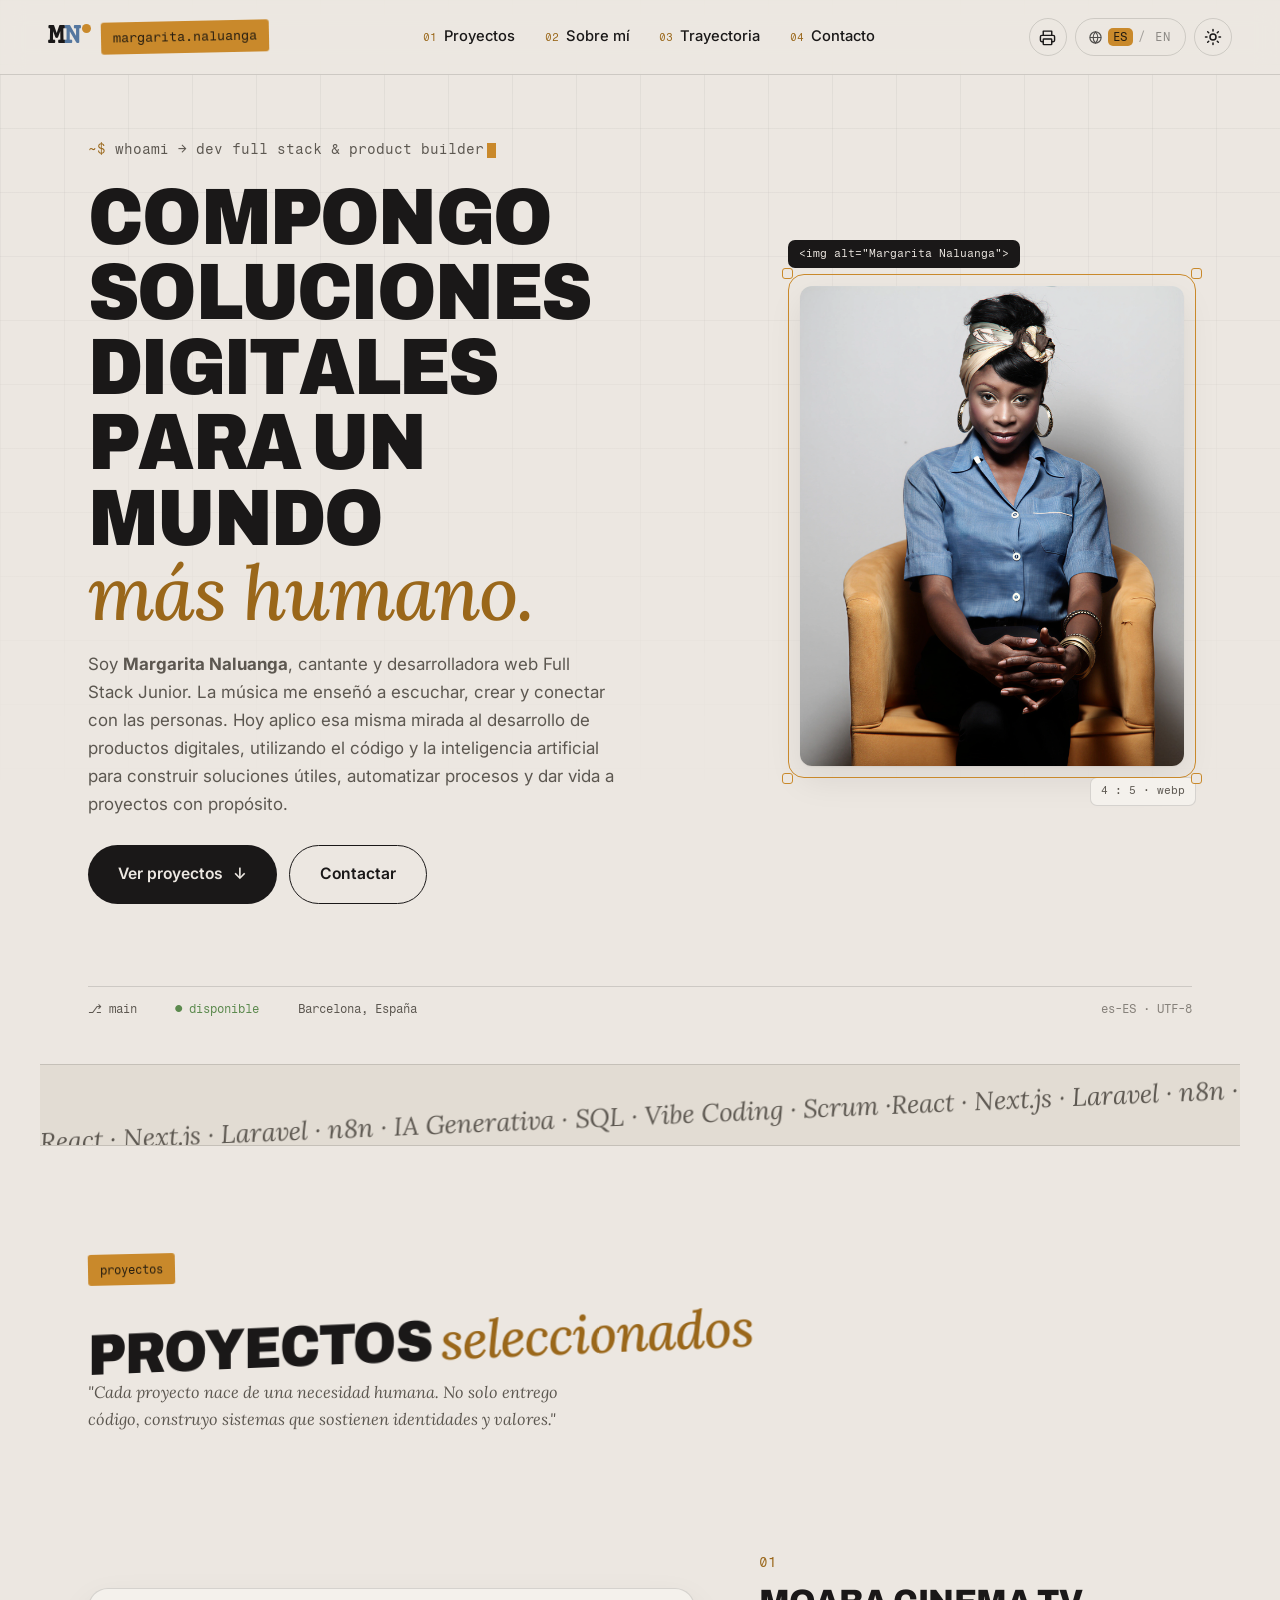
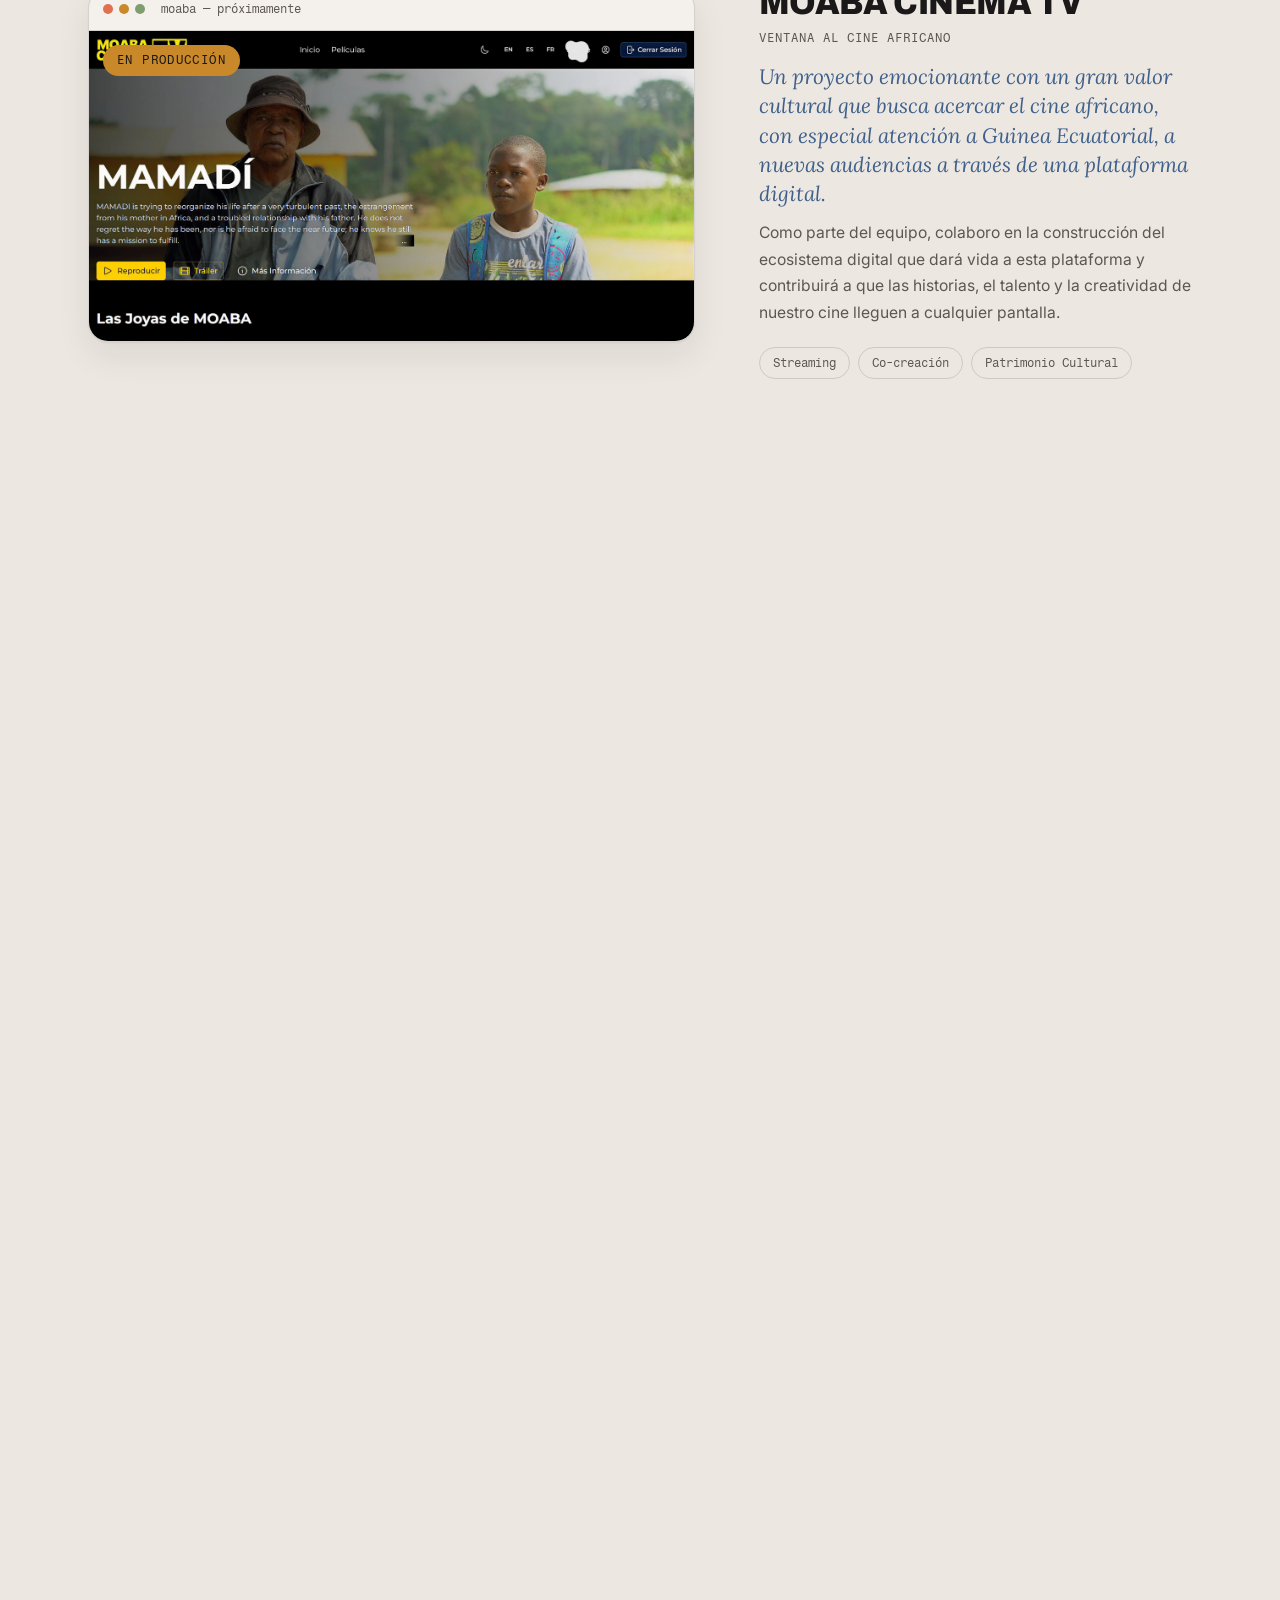
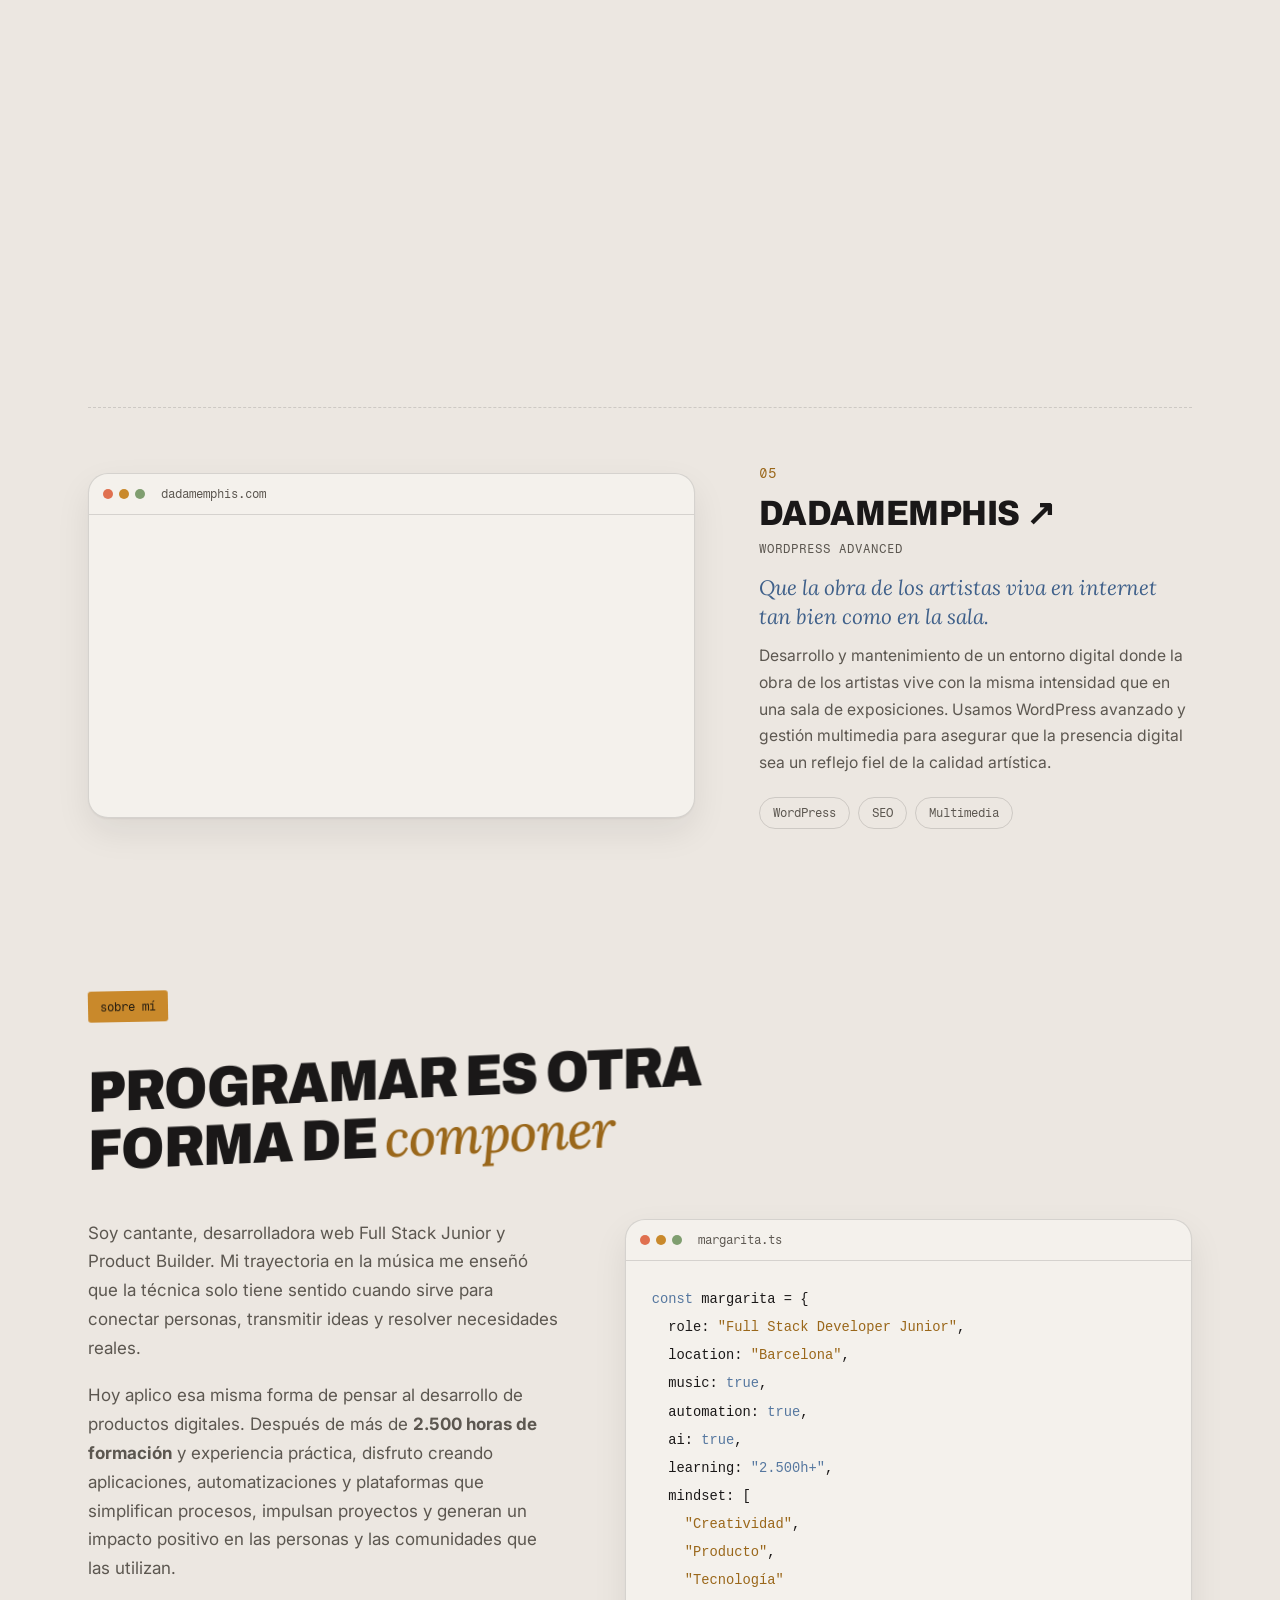
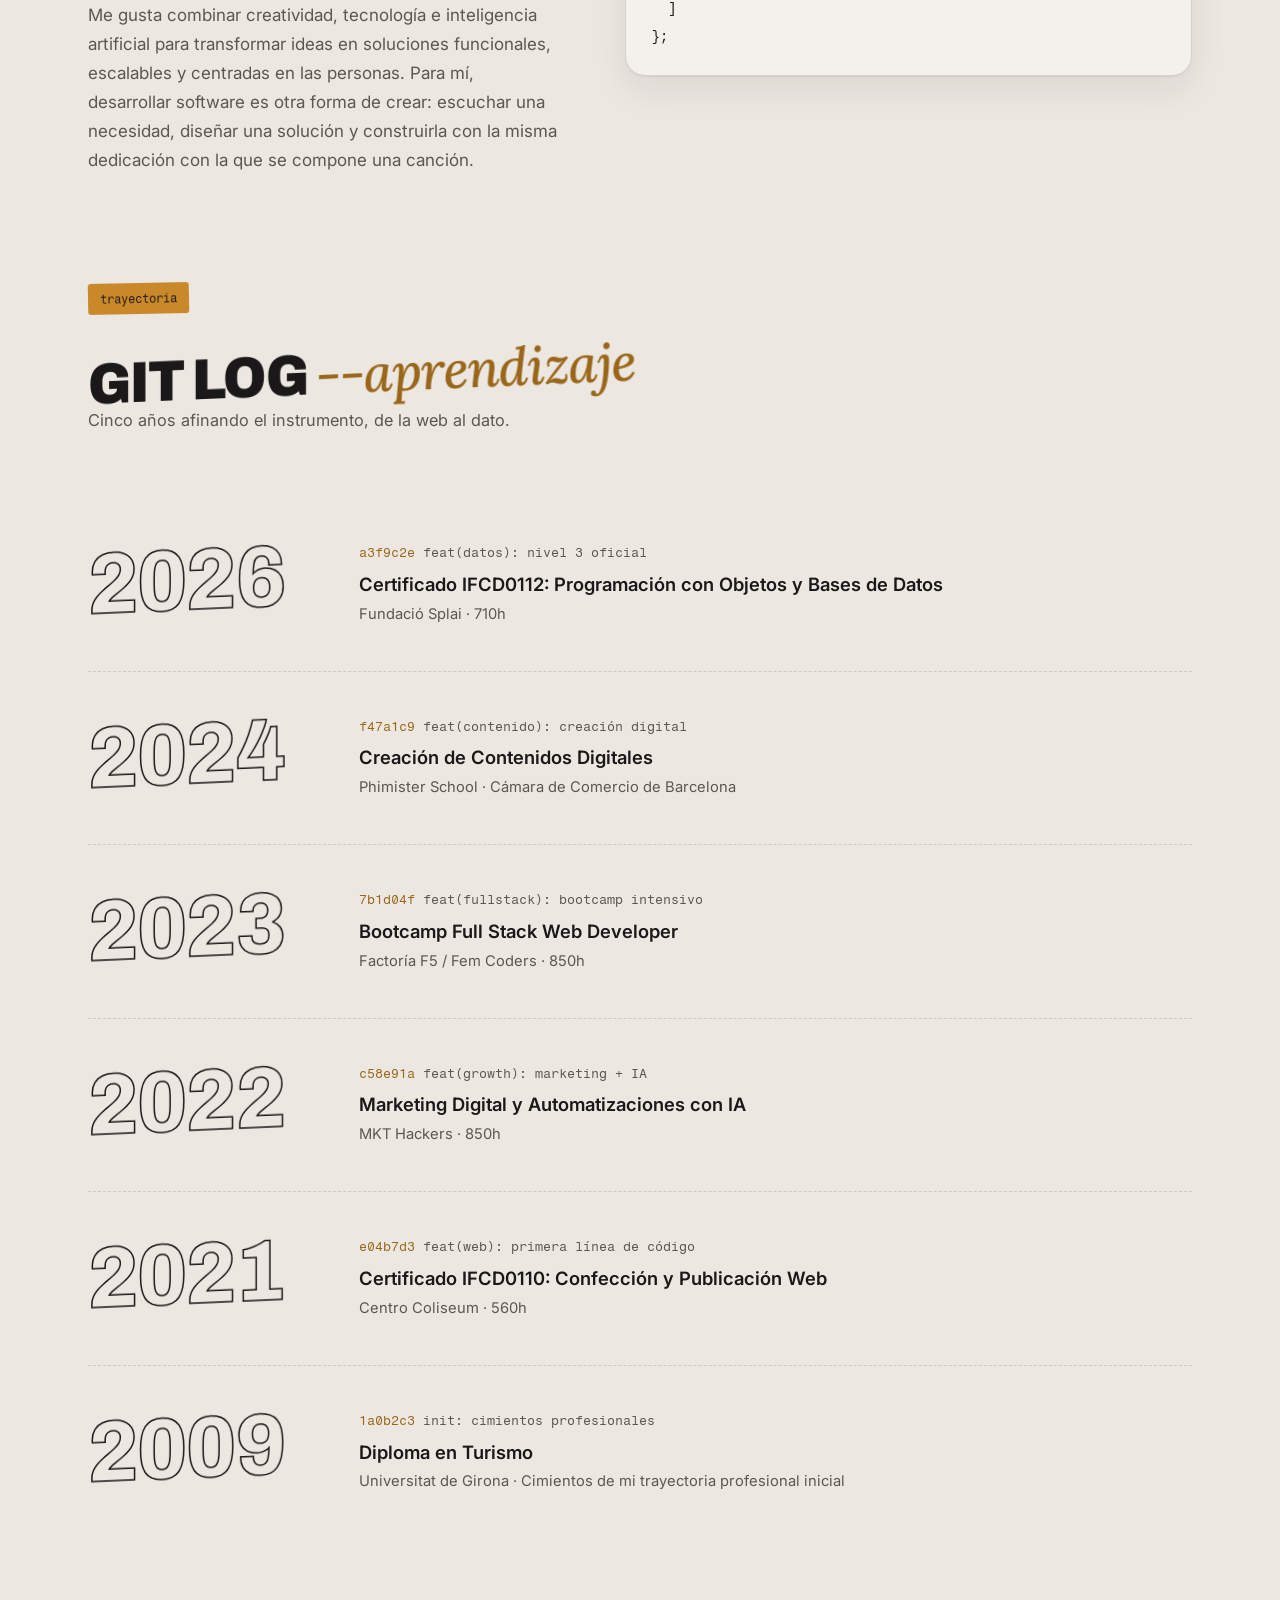
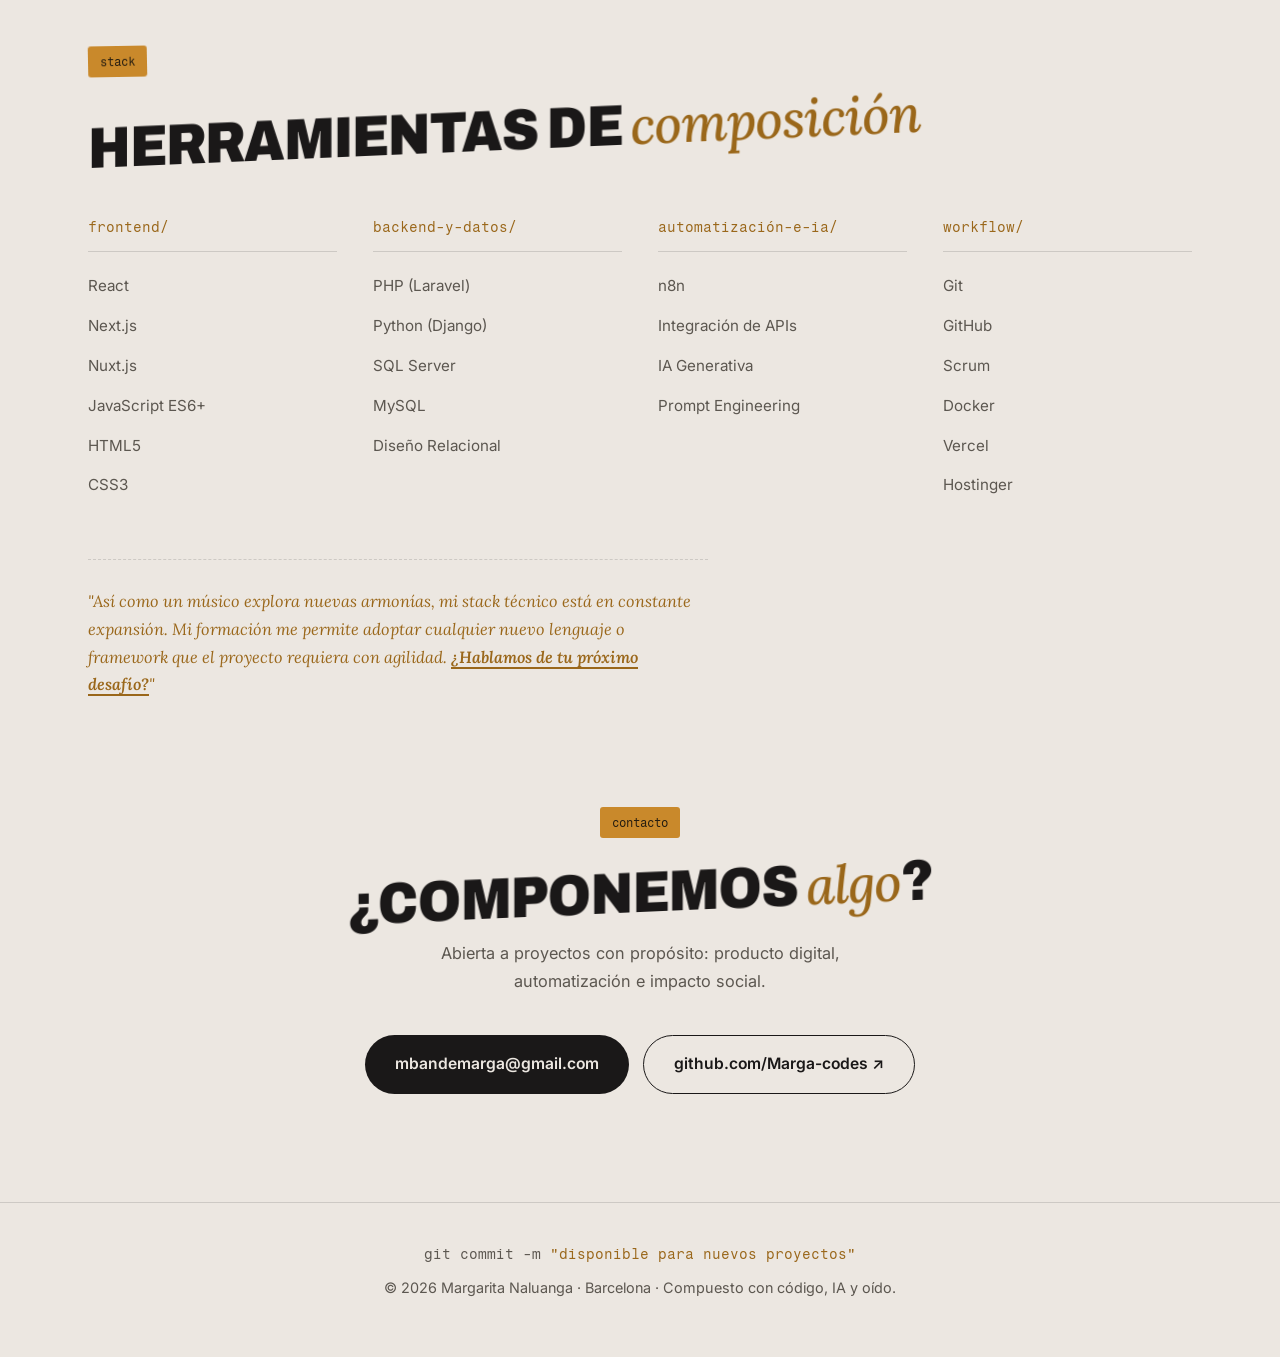
==== commit c6b3d6b8: "SEO: metas, Open Graph, JSON-LD y favicon MN Co-Authored-By: Claude Fable 5 <noreply@anthropic.com>" ====
--- a/index.html
+++ b/index.html
@@ -3,8 +3,45 @@
 <head>
   <meta charset="UTF-8">
   <meta name="viewport" content="width=device-width, initial-scale=1.0">
-  <title>Margarita Naluanga — Desarrolladora Full Stack & Product Builder</title>
-  <meta name="description" content="Desarrolladora Full Stack y Product Builder en Barcelona. Compongo soluciones digitales para un mundo más humano.">
+  <title>Margarita Naluanga — Desarrolladora Web Full Stack Junior en Barcelona</title>
+  <meta name="description" content="Margarita Naluanga, desarrolladora web Full Stack Junior y Product Builder en Barcelona. React, Next.js, Laravel, automatización con n8n e IA. Compongo soluciones digitales para un mundo más humano.">
+  <meta name="author" content="Margarita Naluanga">
+  <meta name="robots" content="index, follow">
+  <meta name="theme-color" content="#ece7e1">
+
+  <!-- SEO: cambia margaritanaluanga.dev por tu dominio definitivo cuando lo tengas -->
+  <link rel="canonical" href="https://margaritanaluanga.dev/">
+  <meta property="og:type" content="website">
+  <meta property="og:site_name" content="Margarita Naluanga">
+  <meta property="og:title" content="Margarita Naluanga — Desarrolladora Web Full Stack Junior">
+  <meta property="og:description" content="Cantante y desarrolladora web en Barcelona. Compongo soluciones digitales para un mundo más humano: React, Next.js, automatización e IA.">
+  <meta property="og:url" content="https://margaritanaluanga.dev/">
+  <meta property="og:image" content="https://margaritanaluanga.dev/portada_videos/Margarita_Naluanga.webp">
+  <meta property="og:locale" content="es_ES">
+  <meta property="og:locale:alternate" content="en_GB">
+  <meta name="twitter:card" content="summary_large_image">
+  <meta name="twitter:title" content="Margarita Naluanga — Desarrolladora Web Full Stack Junior">
+  <meta name="twitter:description" content="Cantante y desarrolladora web en Barcelona. Compongo soluciones digitales para un mundo más humano.">
+  <meta name="twitter:image" content="https://margaritanaluanga.dev/portada_videos/Margarita_Naluanga.webp">
+
+  <link rel="icon" type="image/svg+xml" href='data:image/svg+xml,<svg xmlns="http://www.w3.org/2000/svg" viewBox="0 0 64 64"><rect width="64" height="64" rx="14" fill="%23ece7e1"/><text x="7" y="44" font-family="Courier New,monospace" font-weight="bold" font-size="30" fill="%231a1818">M</text><text x="28" y="44" font-family="Courier New,monospace" font-weight="bold" font-size="30" fill="%2355779f">N</text><circle cx="53" cy="20" r="5" fill="%23c9892b"/></svg>'>
+
+  <script type="application/ld+json">
+  {
+    "@context": "https://schema.org",
+    "@type": "Person",
+    "name": "Margarita Naluanga",
+    "jobTitle": "Desarrolladora Web Full Stack Junior · Product Builder",
+    "description": "Cantante y desarrolladora web Full Stack Junior. Compongo soluciones digitales para un mundo más humano.",
+    "url": "https://margaritanaluanga.dev/",
+    "email": "mailto:mbandemarga@gmail.com",
+    "image": "https://margaritanaluanga.dev/portada_videos/Margarita_Naluanga.webp",
+    "address": { "@type": "PostalAddress", "addressLocality": "Barcelona", "addressCountry": "ES" },
+    "sameAs": ["https://github.com/Marga-codes"],
+    "knowsAbout": ["JavaScript", "React", "Next.js", "PHP", "Laravel", "Python", "SQL", "n8n", "IA Generativa", "Automatización", "Scrum"]
+  }
+  </script>
+
   <link rel="preconnect" href="https://fonts.googleapis.com">
   <link rel="preconnect" href="https://fonts.gstatic.com" crossorigin>
   <link href="https://fonts.googleapis.com/css2?family=Archivo:ital,wdth,wght@0,62..125,100..900;1,62..125,100..900&family=Lora:ital,wght@0,400..700;1,400..700&family=Inter:ital,wght@0,400;0,500;0,600;1,400&family=Fragment+Mono:ital@0;1&family=Courier+Prime:wght@700&display=swap" rel="stylesheet">
